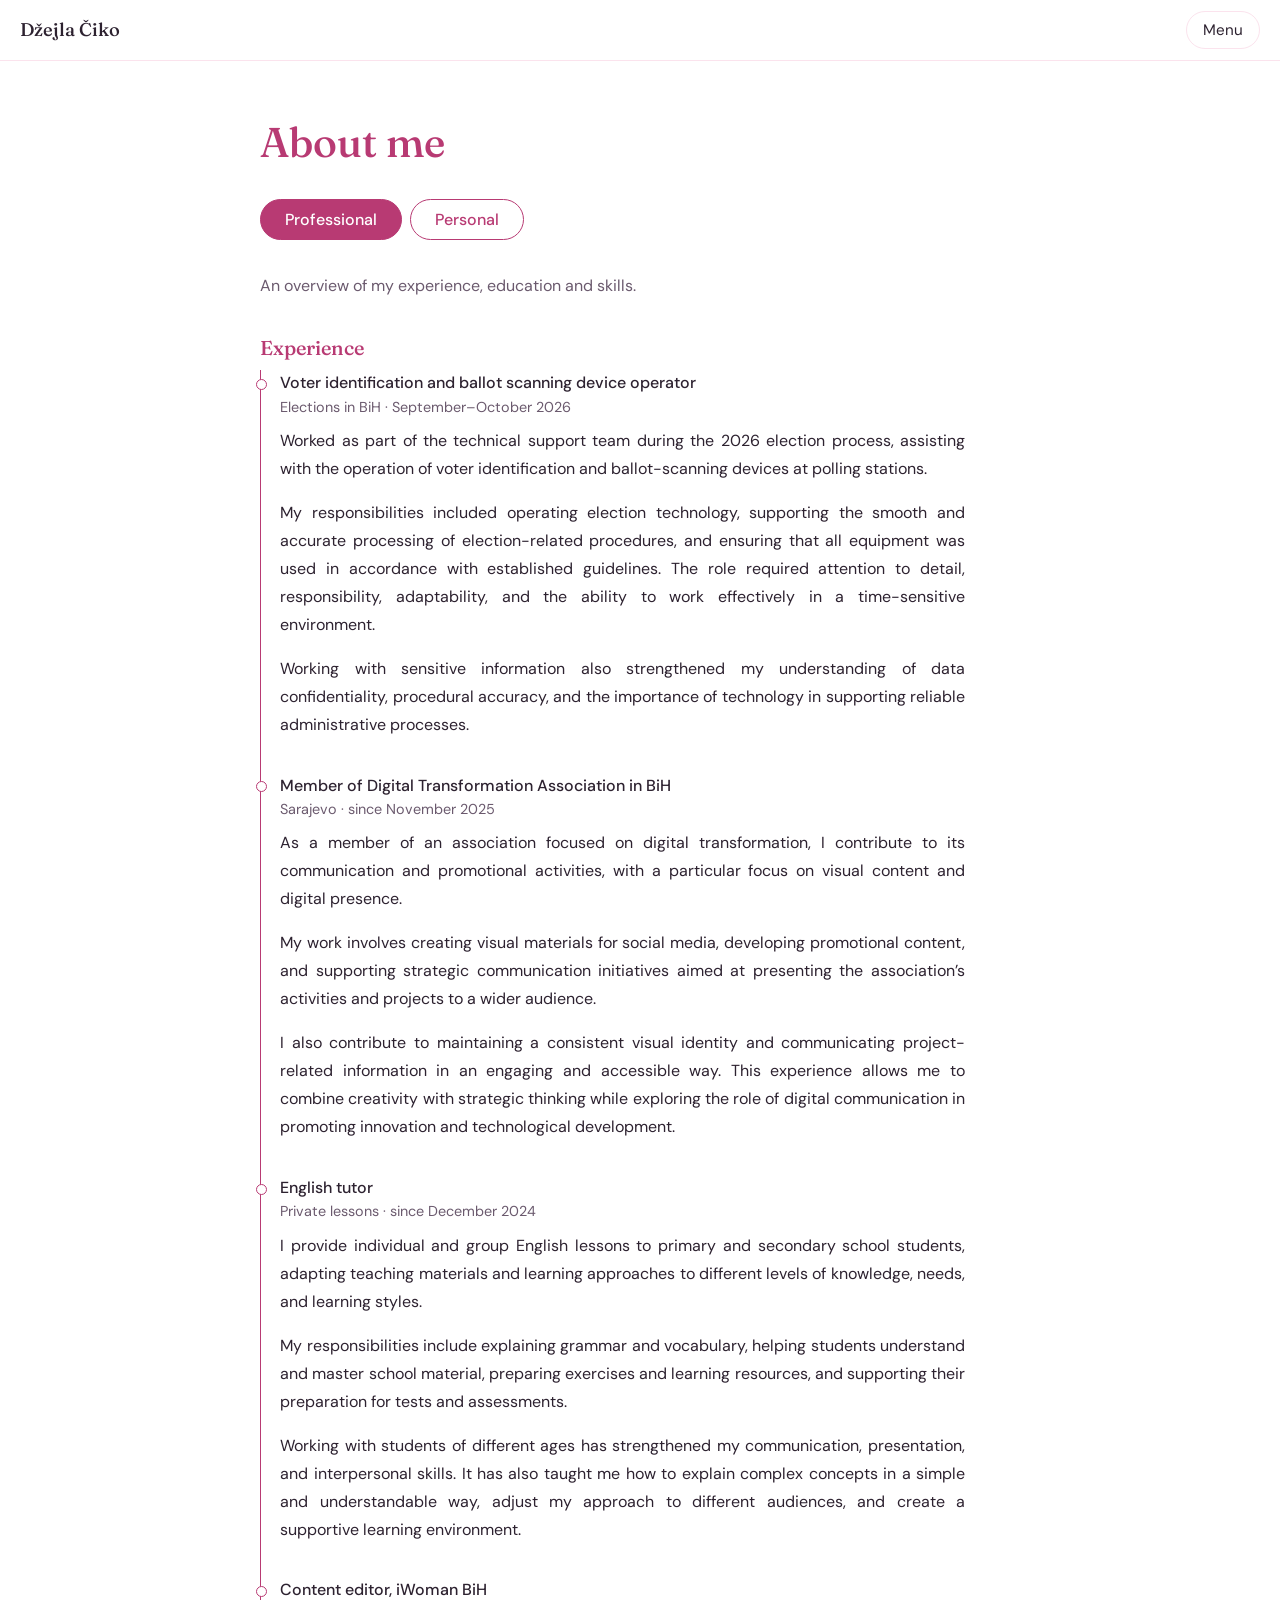
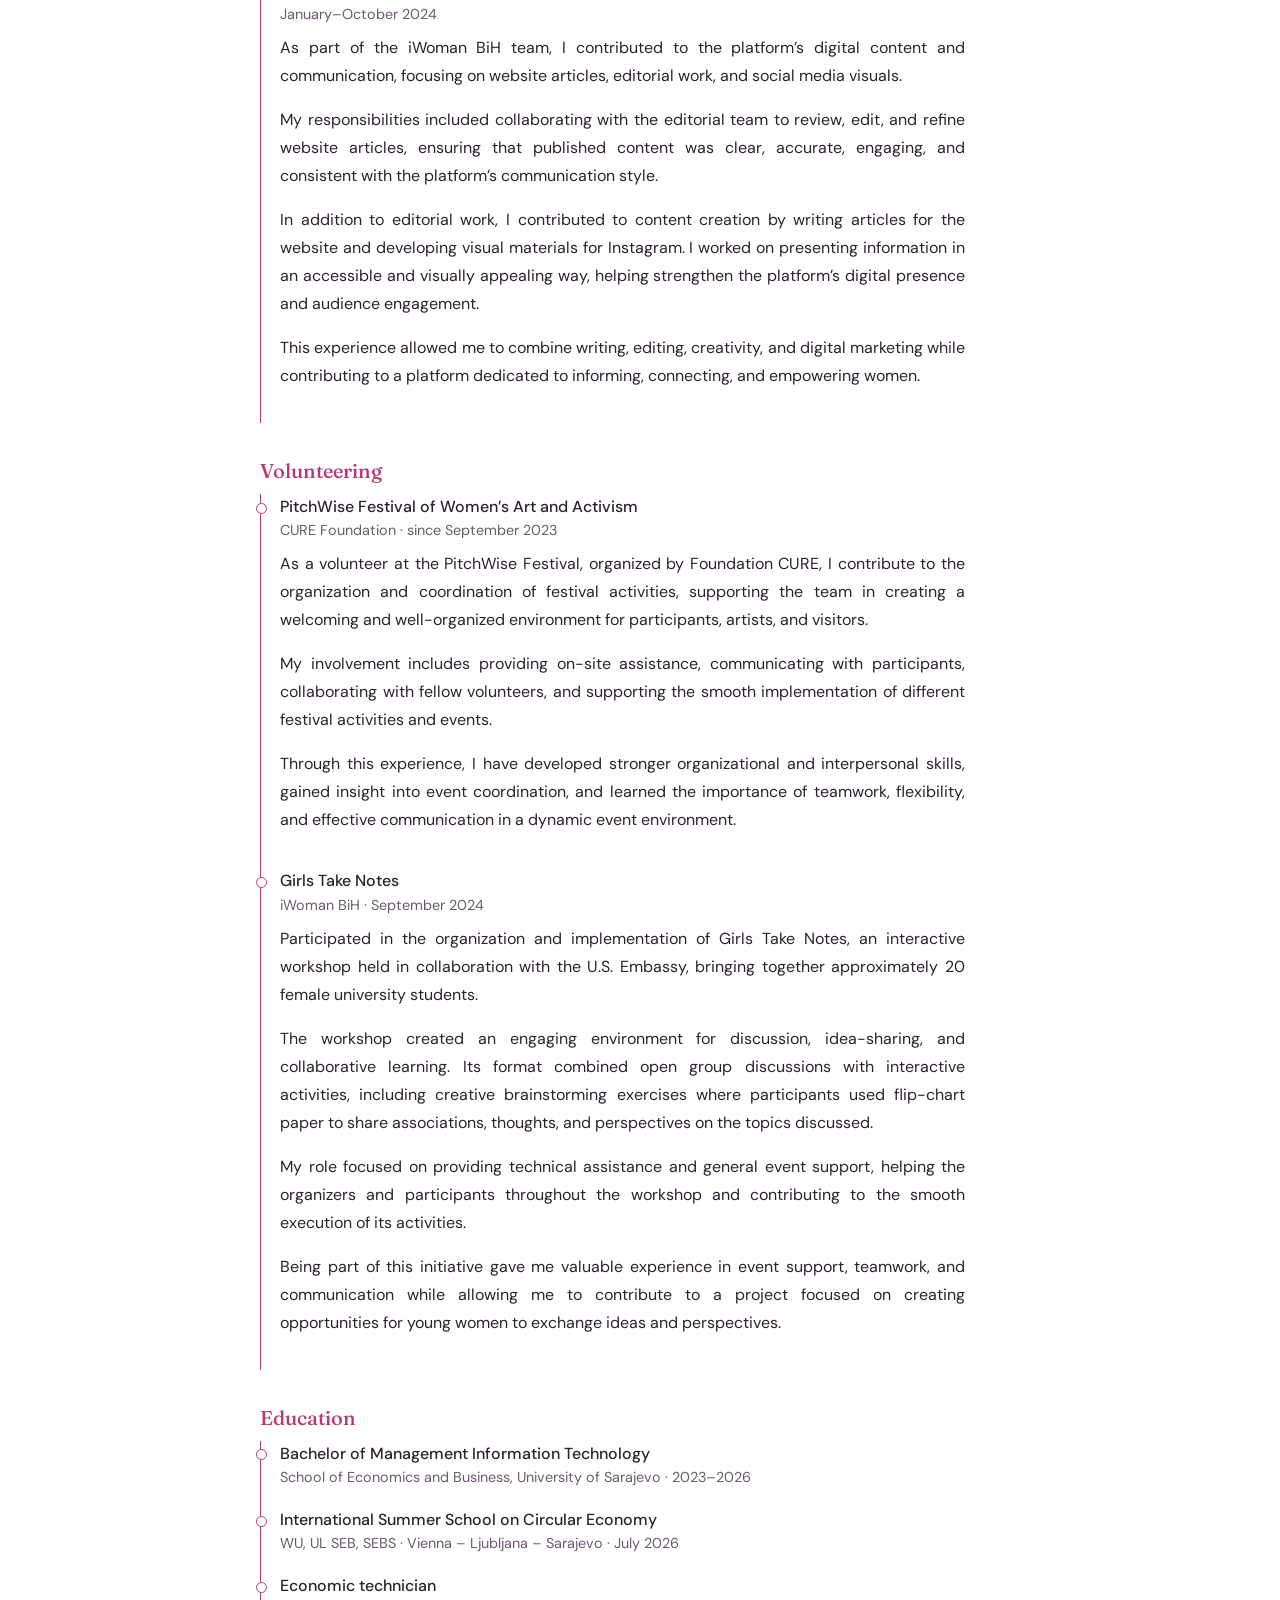
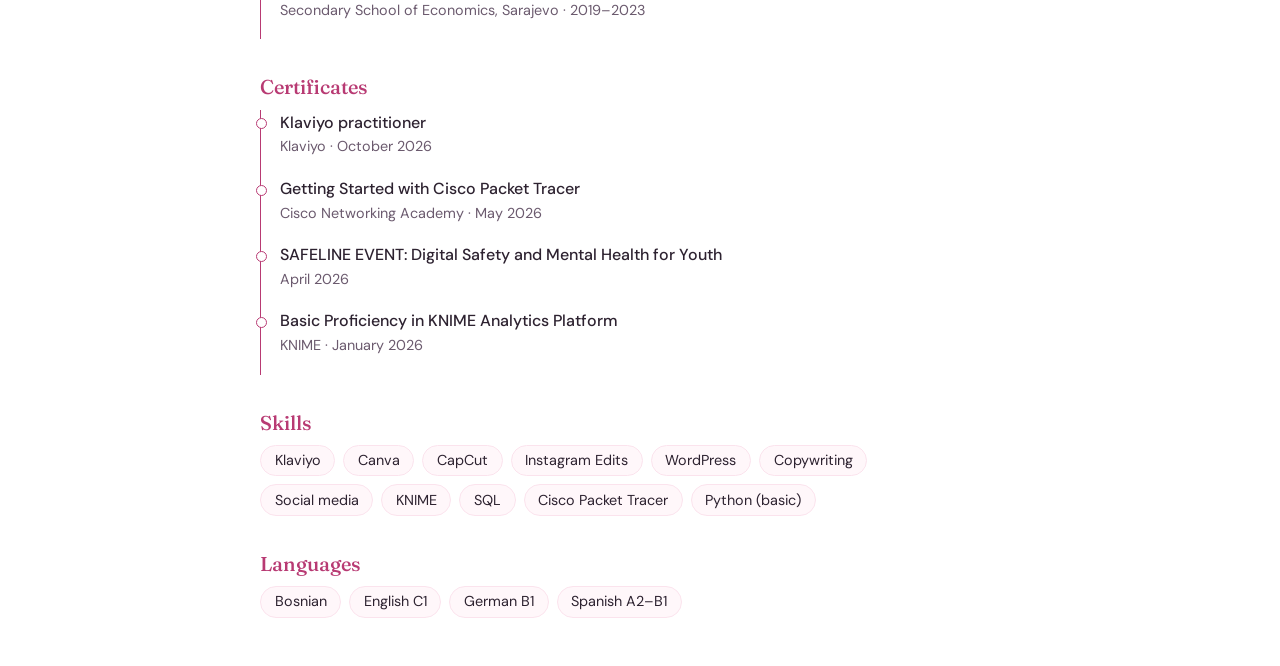
==== about.html @ 60c9c36e "initial portfolio upload" ====
<!DOCTYPE html>
<html lang="en">
<head>
  <meta charset="utf-8">
  <meta name="viewport" content="width=device-width, initial-scale=1">
  <title>About me – Džejla Čiko</title>
  <link rel="stylesheet" href="https://fonts.googleapis.com/css2?family=Fraunces:ital,opsz,wght@0,9..144,500;1,9..144,500&family=DM+Sans:wght@400;500&display=swap">
  <link rel="stylesheet" href="style.css">
</head>
<body>
  <header class="bar">
    <a class="logo" href="index.html">Džejla Čiko</a>
    <details class="menu">
      <summary>Menu</summary>
      <div class="panel">
        <a href="index.html">Main page</a>
        <a href="projects.html">Projects</a>
        <a class="group" href="about.html">About me</a>
        <div class="sub">
          <a href="about.html#professional">Professional</a>
          <a href="about.html#personal">Personal</a>
        </div>
        <a href="index.html#contact">Contact</a>
      </div>
    </details>
  </header>

  <main class="page">
    <h1>About me</h1>

    <div class="tabs" role="tablist">
      <button class="tab" type="button" role="tab" data-tab="professional" aria-selected="true">Professional</button>
      <button class="tab" type="button" role="tab" data-tab="personal" aria-selected="false">Personal</button>
    </div>

    <!-- ================= PROFESSIONAL ================= -->
    <section class="tabpanel" data-panel="professional">
      <p class="lede">An overview of my experience, education and skills.</p>

      <div class="blk">
        <h3>Experience</h3>
        <ul class="tl">
          <li>
            <b>Voter identification and ballot scanning device operator</b>
            <span class="m">Elections in BiH · September–October 2026</span>
            <div class="d">
              <p>Worked as part of the technical support team during the 2026 election process, assisting with the operation of voter identification and ballot-scanning devices at polling stations.</p>
              <p>My responsibilities included operating election technology, supporting the smooth and accurate processing of election-related procedures, and ensuring that all equipment was used in accordance with established guidelines. The role required attention to detail, responsibility, adaptability, and the ability to work effectively in a time-sensitive environment.</p>
              <p>Working with sensitive information also strengthened my understanding of data confidentiality, procedural accuracy, and the importance of technology in supporting reliable administrative processes.</p>
            </div>
          </li>
          <li>
            <b>Member of Digital Transformation Association in BiH</b>
            <span class="m">Sarajevo · since November 2025</span>
            <div class="d">
              <p>As a member of an association focused on digital transformation, I contribute to its communication and promotional activities, with a particular focus on visual content and digital presence.</p>
              <p>My work involves creating visual materials for social media, developing promotional content, and supporting strategic communication initiatives aimed at presenting the association’s activities and projects to a wider audience.</p>
              <p>I also contribute to maintaining a consistent visual identity and communicating project-related information in an engaging and accessible way. This experience allows me to combine creativity with strategic thinking while exploring the role of digital communication in promoting innovation and technological development.</p>
            </div>
          </li>
          <li>
            <b>English tutor</b>
            <span class="m">Private lessons · since December 2024</span>
            <div class="d">
              <p>I provide individual and group English lessons to primary and secondary school students, adapting teaching materials and learning approaches to different levels of knowledge, needs, and learning styles.</p>
              <p>My responsibilities include explaining grammar and vocabulary, helping students understand and master school material, preparing exercises and learning resources, and supporting their preparation for tests and assessments.</p>
              <p>Working with students of different ages has strengthened my communication, presentation, and interpersonal skills. It has also taught me how to explain complex concepts in a simple and understandable way, adjust my approach to different audiences, and create a supportive learning environment.</p>
            </div>
          </li>
          <li>
            <b>Content editor, iWoman BiH</b>
            <span class="m">January–October 2024</span>
            <div class="d">
              <p>As part of the iWoman BiH team, I contributed to the platform’s digital content and communication, focusing on website articles, editorial work, and social media visuals.</p>
              <p>My responsibilities included collaborating with the editorial team to review, edit, and refine website articles, ensuring that published content was clear, accurate, engaging, and consistent with the platform’s communication style.</p>
              <p>In addition to editorial work, I contributed to content creation by writing articles for the website and developing visual materials for Instagram. I worked on presenting information in an accessible and visually appealing way, helping strengthen the platform’s digital presence and audience engagement.</p>
              <p>This experience allowed me to combine writing, editing, creativity, and digital marketing while contributing to a platform dedicated to informing, connecting, and empowering women.</p>
            </div>
          </li>
        </ul>
      </div>

      <div class="blk">
        <h3>Volunteering</h3>
        <ul class="tl">
          <li>
            <b>PitchWise Festival of Women’s Art and Activism</b>
            <span class="m">CURE Foundation · since September 2023</span>
            <div class="d">
              <p>As a volunteer at the PitchWise Festival, organized by Foundation CURE, I contribute to the organization and coordination of festival activities, supporting the team in creating a welcoming and well-organized environment for participants, artists, and visitors.</p>
              <p>My involvement includes providing on-site assistance, communicating with participants, collaborating with fellow volunteers, and supporting the smooth implementation of different festival activities and events.</p>
              <p>Through this experience, I have developed stronger organizational and interpersonal skills, gained insight into event coordination, and learned the importance of teamwork, flexibility, and effective communication in a dynamic event environment.</p>
            </div>
          </li>
          <li>
            <b>Girls Take Notes</b>
            <span class="m">iWoman BiH · September 2024</span>
            <div class="d">
              <p>Participated in the organization and implementation of Girls Take Notes, an interactive workshop held in collaboration with the U.S. Embassy, bringing together approximately 20 female university students.</p>
              <p>The workshop created an engaging environment for discussion, idea-sharing, and collaborative learning. Its format combined open group discussions with interactive activities, including creative brainstorming exercises where participants used flip-chart paper to share associations, thoughts, and perspectives on the topics discussed.</p>
              <p>My role focused on providing technical assistance and general event support, helping the organizers and participants throughout the workshop and contributing to the smooth execution of its activities.</p>
              <p>Being part of this initiative gave me valuable experience in event support, teamwork, and communication while allowing me to contribute to a project focused on creating opportunities for young women to exchange ideas and perspectives.</p>
            </div>
          </li>
        </ul>
      </div>

      <div class="blk">
        <h3>Education</h3>
        <ul class="tl">
          <li>
            <b>Bachelor of Management Information Technology</b>
            <span class="m">School of Economics and Business, University of Sarajevo · 2023–2026</span>
          </li>
          <li>
            <b>International Summer School on Circular Economy</b>
            <span class="m">WU, UL SEB, SEBS · Vienna – Ljubljana – Sarajevo · July 2026</span>
          </li>
          <li>
            <b>Economic technician</b>
            <span class="m">Secondary School of Economics, Sarajevo · 2019–2023</span>
          </li>
        </ul>
      </div>

      <div class="blk">
        <h3>Certificates</h3>
        <ul class="tl">
          <li><b>Klaviyo practitioner</b><span class="m">Klaviyo · October 2026</span></li>
          <li><b>Getting Started with Cisco Packet Tracer</b><span class="m">Cisco Networking Academy · May 2026</span></li>
          <li><b>SAFELINE EVENT: Digital Safety and Mental Health for Youth</b><span class="m">April 2026</span></li>
          <li><b>Basic Proficiency in KNIME Analytics Platform</b><span class="m">KNIME · January 2026</span></li>
        </ul>
      </div>

      <div class="blk">
        <h3>Skills</h3>
        <ul class="facts">
          <li>Klaviyo</li><li>Canva</li><li>CapCut</li><li>Instagram Edits</li>
          <li>WordPress</li><li>Copywriting</li><li>Social media</li><li>KNIME</li>
          <li>SQL</li><li>Cisco Packet Tracer</li><li>Python (basic)</li>
        </ul>
      </div>

      <div class="blk">
        <h3>Languages</h3>
        <ul class="facts">
          <li>Bosnian</li><li>English C1</li><li>German B1</li><li>Spanish A2–B1</li>
        </ul>
      </div>
    </section>

    <!-- ================= PERSONAL ================= -->
    <section class="tabpanel" data-panel="personal" hidden>
      <div class="blk prose">
        <p>Beyond work, I’m someone who loves exploring new interests, collecting experiences, and finding inspiration in everyday things. I’m naturally curious, always looking for something new to learn, create, or experience.</p>
        <p>I enjoy having different interests and believe that some of the best ideas come from stepping outside your usual routine.</p>
      </div>

      <div class="blk">
        <h3>What I’m into</h3>
        <ul class="interests">
          <li><b>Content &amp; storytelling</b>Creating content, writing, and finding creative ways to communicate ideas.</li>
          <li><b>Visual creativity</b>Design, aesthetics, photography, and putting together visuals that tell a story.</li>
          <li><b>Languages &amp; cultures</b>Learning languages, discovering different cultures, and connecting with people.</li>
          <li><b>Technology &amp; innovation</b>Exploring digital tools, new technologies, and the ways they shape our everyday lives.</li>
          <li><b>Events &amp; volunteering</b>Being involved in meaningful initiatives, meeting new people, and contributing to projects.</li>
          <li><b>Travel &amp; exploration</b>Discovering new places, experiencing different perspectives, and collecting memories along the way.</li>
        </ul>
      </div>

      <div class="blk prose">
        <h3>Hobbies</h3>
        <p>Outside of work and projects, I love finding joy in both little adventures and slow, cozy moments. You’ll often find me hiking, cycling, exploring new places, or planning my next trip. I also enjoy baking, trying new recipes, and getting creative in the kitchen.</p>
        <p>I’m a big reader, and my taste ranges from timeless literary classics to contemporary books on psychology, human behaviour, and personal development. I love learning about people, different perspectives, and what makes us who we are.</p>
        <p>But not every day has to be an adventure. Sometimes, my ideal way to spend an evening is simply staying in, wrapped in a cozy blanket, with a good movie or a TV series. I’m equally happy exploring somewhere new as I am enjoying the comfort of a quiet evening at home. I guess I’m a little bit adventurous and a little bit of a homebody — and I wouldn’t have it any other way.</p>
      </div>

      <div class="blk prose">
        <h3>Inspiration</h3>
        <p>I’m inspired by people who are curious, creative, and never afraid to try something different. I find inspiration in travel, architecture, nature, visual storytelling, music, and the little details that make everyday life interesting.</p>
        <p>I love discovering how different ideas, cultures, and perspectives connect — and I think that curiosity influences both the way I approach my work and the way I see the world.</p>
      </div>
    </section>
  </main>

  <script>
    var tabs = document.querySelectorAll('.tab');
    var panels = document.querySelectorAll('.tabpanel');

    function show(name) {
      tabs.forEach(function (t) {
        t.setAttribute('aria-selected', t.dataset.tab === name ? 'true' : 'false');
      });
      panels.forEach(function (p) {
        p.hidden = p.dataset.panel !== name;
      });
    }

    function fromHash() {
      show(location.hash === '#personal' ? 'personal' : 'professional');
    }

    tabs.forEach(function (t) {
      t.addEventListener('click', function () {
        history.replaceState(null, '', '#' + t.dataset.tab);
        show(t.dataset.tab);
      });
    });

    window.addEventListener('hashchange', fromHash);

    document.querySelectorAll('.panel a').forEach(function (a) {
      a.addEventListener('click', function () {
        document.querySelector('.menu').removeAttribute('open');
      });
    });

    fromHash();
  </script>
</body>
</html>
---- style.css ----
:root {
  --bg: #ffffff;
  --ink: #2d2230;
  --muted: #6b5a6e;
  --berry: #b83a73;
  --blush: #fbe3ed;
  --serif: "Fraunces", Georgia, serif;
  --sans: "DM Sans", system-ui, sans-serif;
}

body {
  margin: 0;
  background: var(--bg);
  color: var(--ink);
  font-family: var(--sans);
  line-height: 1.6;
}

.hero {
  text-align: center;
  padding: 6rem 1.25rem;
}

h1 {
  font-family: var(--serif);
  font-weight: 500;
  font-size: 4rem;
  color: var(--berry);
  margin: 0;
}

p {
  font-size: 1.2rem;
  color: var(--muted);
}
.tagline {
  font-family: var(--serif);
  font-style: italic;
  font-size: 1.6rem;
  color: var(--ink);
  margin: 0.5rem 0 0;
}

.desc {
  max-width: 60ch;
  margin: 1.5rem auto 0;
  font-size: 1.05rem;
}

.btns {
  display: flex;
  gap: 0.7rem;
  justify-content: center;
  flex-wrap: wrap;
  margin-top: 2rem;
}

.btn {
  padding: 0.6rem 1.3rem;
  border-radius: 999px;
  border: 1.5px solid var(--berry);
  text-decoration: none;
  font-weight: 500;
  color: var(--berry);
}

.btn:hover { background: var(--blush); }
.btn.main { background: var(--berry); color: #fff; }
.btn.main:hover { background: #9c2f60; }
.bar {
  position: sticky;
  top: 0;
  z-index: 10;
  display: flex;
  justify-content: space-between;
  align-items: center;
  padding: 0.7rem 1.25rem;
  background: var(--bg);
  border-bottom: 1px solid var(--blush);
}

.logo {
  font-family: var(--serif);
  font-size: 1.15rem;
  font-weight: 500;
  color: var(--ink);
  text-decoration: none;
}

.menu { position: relative; }

.menu summary {
  list-style: none;
  cursor: pointer;
  padding: 0.35rem 1rem;
  border: 1px solid var(--blush);
  border-radius: 999px;
  font-size: 0.95rem;
}
.menu summary::-webkit-details-marker { display: none; }

.panel {
  position: absolute;
  right: 0;
  top: calc(100% + 0.5rem);
  min-width: 200px;
  padding: 0.5rem;
  background: var(--bg);
  border: 1px solid var(--blush);
  border-radius: 14px;
  box-shadow: 0 10px 30px rgba(120, 40, 80, 0.12);
}

.panel a {
  display: block;
  padding: 0.45rem 0.8rem;
  border-radius: 8px;
  color: var(--ink);
  text-decoration: none;
}
.panel a:hover { background: var(--blush); }

.panel .group {
  color: var(--berry);
  font-family: var(--serif);
  font-weight: 500;
}
.panel .sub a { padding-left: 1.6rem; }
html { scroll-padding-top: 4.5rem; scroll-behavior: smooth; }

.page { max-width: 760px; margin: 0 auto; padding: 3rem 1.25rem; }
.page h1 { font-size: 2.6rem; }

h2 {
  font-family: var(--serif);
  font-weight: 500;
  font-size: 1.8rem;
  margin: 2.5rem 0 0.5rem;
}

.contact { text-align: center; padding: 3.5rem 1.25rem; background: #fff7fa; }
.contact h2 { margin: 0; }
/* ---------- project cards ---------- */
.intro { color: var(--muted); }

.cards {
  display: grid;
  grid-template-columns: repeat(auto-fit, minmax(240px, 1fr));
  gap: 1.2rem;
  margin-top: 2rem;
}

.card {
  display: flex;
  flex-direction: column;
  gap: 0.5rem;
  overflow: hidden;
  border: 1px solid var(--blush);
  border-radius: 18px;
  background: var(--bg);
  color: var(--ink);
  text-decoration: none;
  transition: transform 0.25s ease, box-shadow 0.25s ease, border-color 0.25s ease;
}
.card > :not(.vis) { margin: 0 1.3rem; }
.card h3 { font-family: var(--serif); font-weight: 500; font-size: 1.25rem; margin-top: 0.2rem; }
.card p { font-size: 0.95rem; margin-top: 0; }

.vis {
  aspect-ratio: 16 / 10;
  display: grid;
  place-items: center;
  text-align: center;
  font-family: var(--serif);
  font-size: 1.5rem;
  line-height: 1.2;
  color: var(--berry);
  margin-bottom: 0.4rem;
  transition: transform 0.4s ease;
}
.v1 { background: #fbe3ed; }
.v2 { background: #ece3f8; }
.v3 { background: #fff1c2; color: #6b4a00; }

.tag {
  align-self: flex-start;
  background: var(--blush);
  color: var(--berry);
  font-size: 0.8rem;
  font-weight: 500;
  padding: 0.15rem 0.7rem;
  border-radius: 999px;
}

.go {
  align-self: flex-start;
  color: var(--berry);
  font-weight: 500;
  font-size: 0.92rem;
  margin-bottom: 1.3rem;
  transition: transform 0.25s ease;
}

/* ---------- hover effects ---------- */
.card:hover {
  transform: translateY(-6px);
  border-color: var(--berry);
  box-shadow: 0 14px 30px rgba(184, 58, 115, 0.15);
}
.card:hover .vis { transform: scale(1.06); }
.card:hover .go { transform: translateX(6px); }

.btn { transition: transform 0.2s ease, box-shadow 0.2s ease, background 0.2s ease; }
.btn:hover { transform: translateY(-2px); box-shadow: 0 6px 16px rgba(184, 58, 115, 0.2); }

.logo { transition: color 0.2s ease; }
.logo:hover { color: var(--berry); }

.menu summary { transition: background 0.2s ease, border-color 0.2s ease; }
.menu summary:hover { background: var(--blush); border-color: var(--berry); }

.panel a { transition: background 0.2s ease, padding-left 0.2s ease; }
.panel a:hover { padding-left: 1.1rem; }
.panel .sub a:hover { padding-left: 1.9rem; }

/* ---------- entrance animations ---------- */
@keyframes rise {
  from { opacity: 0; transform: translateY(14px); }
  to   { opacity: 1; transform: none; }
}
@keyframes drop {
  from { opacity: 0; transform: translateY(-6px); }
  to   { opacity: 1; transform: none; }
}
.hero { animation: rise 0.8s ease both; }
.menu[open] .panel { animation: drop 0.25s ease; }

/* respect people who turn animations off */
@media (prefers-reduced-motion: reduce) {
  * { animation: none !important; transition: none !important; }
}
/* ---------- project page ---------- */
.back {
  display: inline-block;
  margin-bottom: 1.5rem;
  color: var(--berry);
  text-decoration: none;
  font-weight: 500;
  font-size: 0.95rem;
  transition: transform 0.2s ease;
}
.back:hover { transform: translateX(-4px); }

.lede { font-size: 1.1rem; color: var(--muted); max-width: 62ch; }

.facts {
  display: flex;
  flex-wrap: wrap;
  gap: 0.5rem;
  list-style: none;
  padding: 0;
  margin: 1.4rem 0 0;
}
.facts li {
  border: 1px solid var(--blush);
  background: #fff7fa;
  border-radius: 999px;
  padding: 0.2rem 0.85rem;
  font-size: 0.9rem;
}

.blk { margin-top: 2rem; }
.blk h3 {
  font-family: var(--serif);
  font-weight: 500;
  font-size: 1.25rem;
  color: var(--berry);
  margin: 0 0 0.4rem;
}
.blk p, .blk ul { max-width: 64ch; margin-top: 0; }

.todo {
  display: inline-block;
  background: #fff1c2;
  color: #4a3200;
  padding: 0.1rem 0.5rem;
  border-radius: 6px;
}
.gallery {
  display: grid;
  grid-template-columns: repeat(auto-fit, minmax(160px, 1fr));
  gap: 0.8rem;
  margin-top: 1rem;
}
.tile {
  aspect-ratio: 4 / 5;
  display: grid;
  place-items: center;
  text-align: center;
  padding: 0.6rem;
  border: 1.5px dashed var(--berry);
  border-radius: 14px;
  background: #fff7fa;
  color: var(--muted);
  font-size: 0.9rem;
  transition: transform 0.25s ease, background 0.25s ease;
}
.tile:hover { transform: translateY(-4px); background: var(--blush); }
/* ---------- timeline ---------- */
.tl {
  list-style: none;
  padding: 0;
  margin: 0.8rem 0 0;
  border-left: 1.5px solid var(--berry);
}
.tl li {
  position: relative;
  padding: 0 0 1.1rem 1.2rem;
  max-width: 64ch;
}
.tl li::before {
  content: "";
  position: absolute;
  left: -5.5px;
  top: 0.55rem;
  width: 9px;
  height: 9px;
  border-radius: 50%;
  background: var(--bg);
  border: 1.5px solid var(--berry);
  transition: background 0.2s ease, transform 0.2s ease;
}
.tl li:hover::before { background: var(--berry); transform: scale(1.3); }
.tl b { display: block; font-weight: 500; }
.tl .m { display: block; color: var(--muted); font-size: 0.9rem; }
.tl .d { display: block; font-size: 0.95rem; }

.facts li { transition: background 0.2s ease, border-color 0.2s ease; }
.facts li:hover { background: var(--blush); border-color: var(--berry); }
/* ---------- longer text (hobbies, inspiration) ---------- */
.prose p {
  margin: 0 0 1rem;
  line-height: 1.75;
}

/* text aligned on both sides, only on wider screens */
@media (min-width: 600px) {
  .prose p { text-align: justify; }
}
/* ---------- tabs (Professional / Personal) ---------- */
.tabs {
  display: flex;
  gap: 0.5rem;
  margin: 1.5rem 0 2rem;
  flex-wrap: wrap;
}
.tab {
  font: 500 1rem var(--sans);
  padding: 0.55rem 1.5rem;
  border-radius: 999px;
  border: 1.5px solid var(--berry);
  background: var(--bg);
  color: var(--berry);
  cursor: pointer;
  transition: background 0.2s ease, color 0.2s ease, transform 0.2s ease;
}
.tab:hover { background: var(--blush); transform: translateY(-2px); }
.tab[aria-selected="true"] { background: var(--berry); color: #fff; }

.tabpanel[hidden] { display: none; }
.tabpanel { animation: rise 0.4s ease both; }

/* ---------- one size for all longer text ---------- */
.lede,
.prose p,
.tl .d p {
  font-size: 1rem;
  line-height: 1.75;
  margin: 0 0 1rem;
  color: var(--ink);
}
.lede { color: var(--muted); }
.tl .d { margin-top: 0.5rem; }
.tl li { max-width: 70ch; }
.prose p, .blk p { max-width: 70ch; }

/* text aligned on both sides (wider screens only) */
@media (min-width: 600px) {
  .prose p,
  .tl .d p { text-align: justify; }
}

/* ---------- "What I'm into" cards ---------- */
.interests {
  list-style: none;
  padding: 0;
  margin: 0.8rem 0 0;
  display: grid;
  grid-template-columns: repeat(auto-fit, minmax(250px, 1fr));
  gap: 0.9rem;
}
.interests li {
  border: 1px solid var(--blush);
  background: #fff7fa;
  border-radius: 14px;
  padding: 1rem 1.1rem;
  font-size: 1rem;
  line-height: 1.6;
  transition: transform 0.25s ease, border-color 0.25s ease, box-shadow 0.25s ease;
}
.interests li:hover {
  transform: translateY(-4px);
  border-color: var(--berry);
  box-shadow: 0 10px 22px rgba(184, 58, 115, 0.12);
}
.interests b {
  display: block;
  font-family: var(--serif);
  font-weight: 500;
  font-size: 1.05rem;
  color: var(--berry);
  margin-bottom: 0.25rem;
}
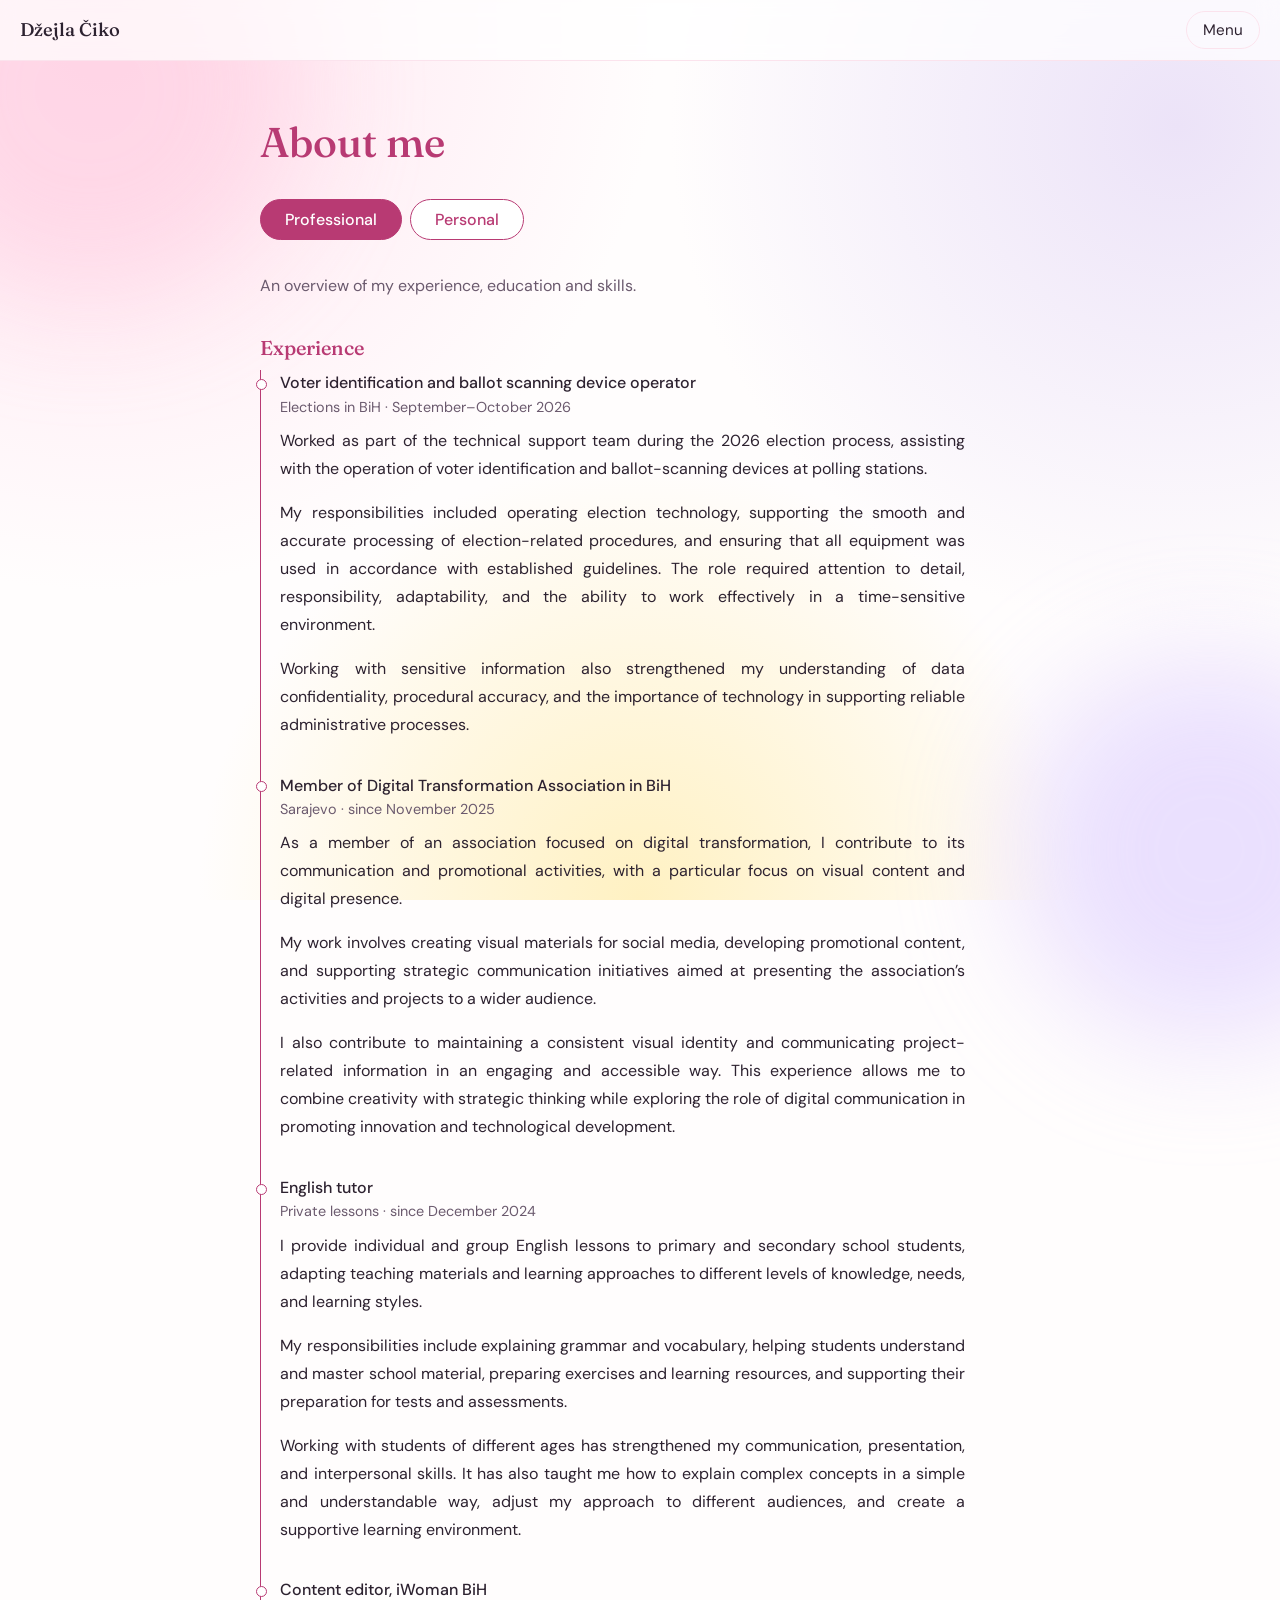
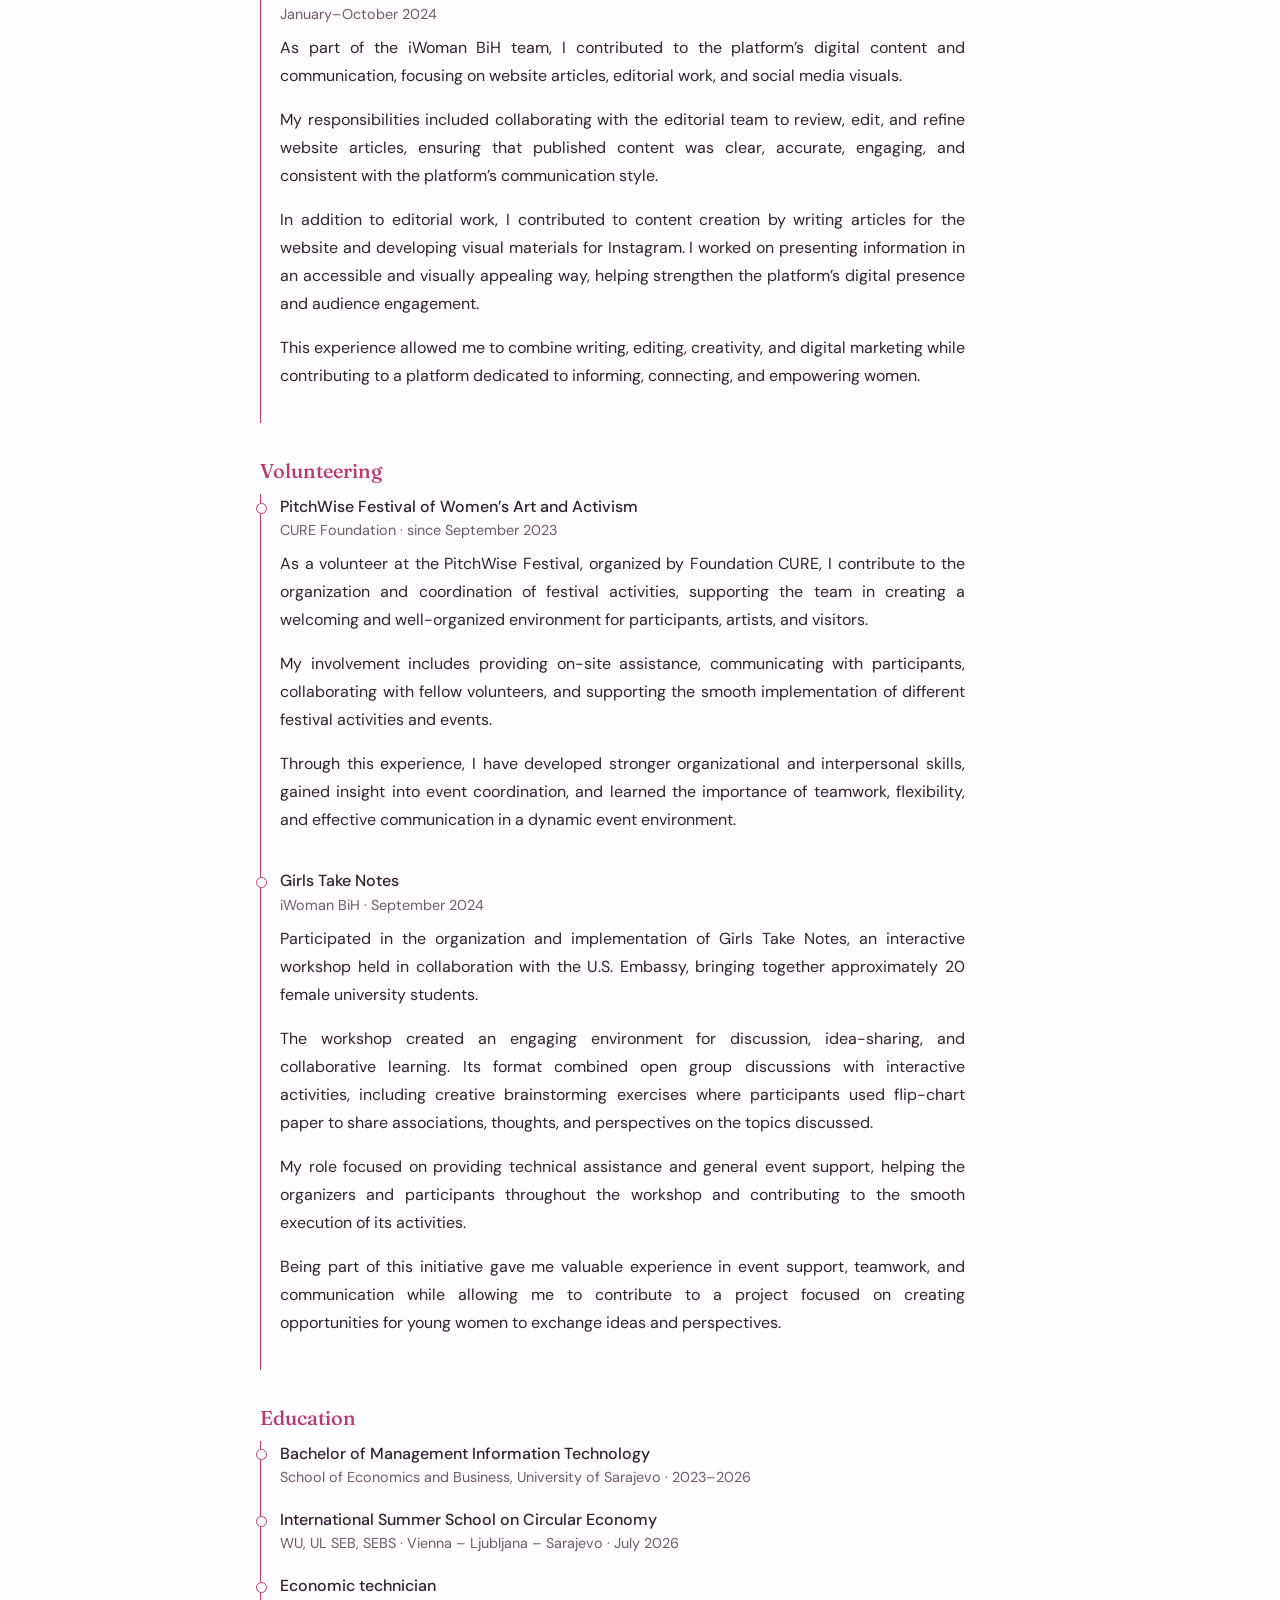
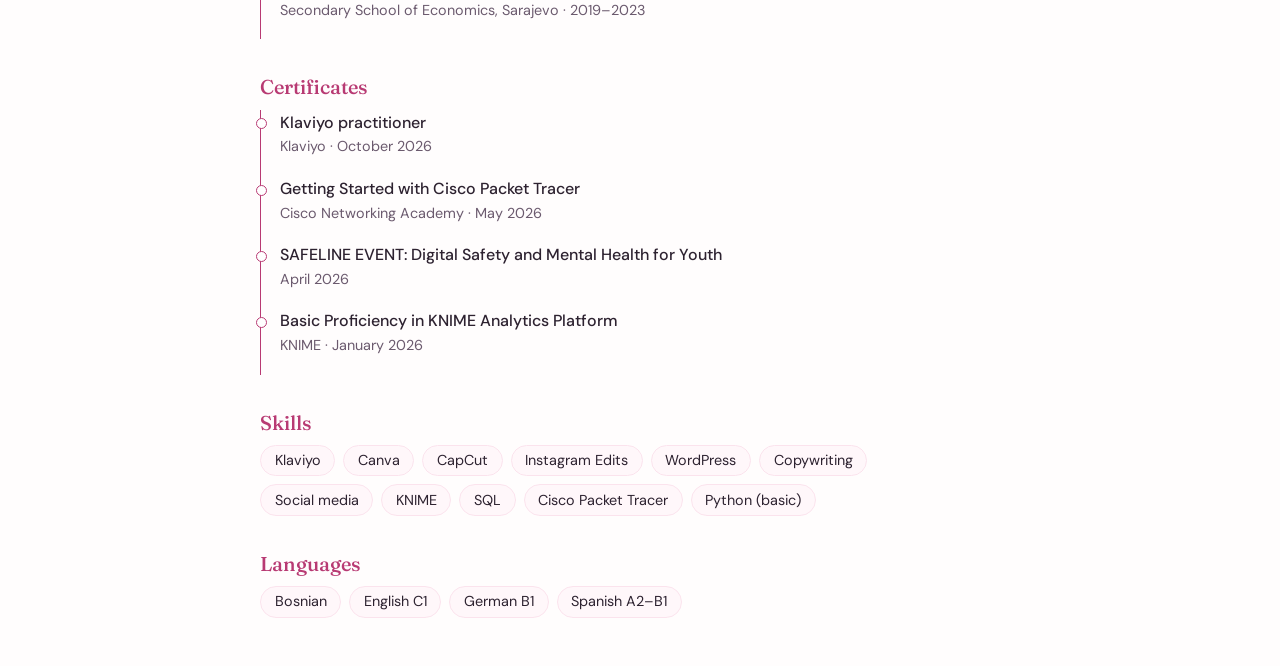
==== commit 86168830: "updated portfolio design" ====
--- a/about.html
+++ b/about.html
@@ -122,7 +122,7 @@
           </li>
         </ul>
       </div>
-
+      
       <div class="blk">
         <h3>Certificates</h3>
         <ul class="tl">
@@ -168,19 +168,28 @@
           <li><b>Travel &amp; exploration</b>Discovering new places, experiencing different perspectives, and collecting memories along the way.</li>
         </ul>
       </div>
-
+      
       <div class="blk prose">
         <h3>Hobbies</h3>
         <p>Outside of work and projects, I love finding joy in both little adventures and slow, cozy moments. You’ll often find me hiking, cycling, exploring new places, or planning my next trip. I also enjoy baking, trying new recipes, and getting creative in the kitchen.</p>
         <p>I’m a big reader, and my taste ranges from timeless literary classics to contemporary books on psychology, human behaviour, and personal development. I love learning about people, different perspectives, and what makes us who we are.</p>
         <p>But not every day has to be an adventure. Sometimes, my ideal way to spend an evening is simply staying in, wrapped in a cozy blanket, with a good movie or a TV series. I’m equally happy exploring somewhere new as I am enjoying the comfort of a quiet evening at home. I guess I’m a little bit adventurous and a little bit of a homebody — and I wouldn’t have it any other way.</p>
       </div>
-
+      <div class="strip">
+        <figure class="polaroid" style="--img:url('images/adventures.jpg')"><div class="photo"></div><figcaption>adventures</figcaption></figure>
+        <figure class="polaroid" style="--img:url('images/baking.jpg')"><div class="photo"></div><figcaption>kitchen fun</figcaption></figure>
+        <figure class="polaroid" style="--img:url('images/wandering.jpg')"><div class="photo"></div><figcaption>wandering</figcaption></figure>
+      </div>
       <div class="blk prose">
         <h3>Inspiration</h3>
         <p>I’m inspired by people who are curious, creative, and never afraid to try something different. I find inspiration in travel, architecture, nature, visual storytelling, music, and the little details that make everyday life interesting.</p>
         <p>I love discovering how different ideas, cultures, and perspectives connect — and I think that curiosity influences both the way I approach my work and the way I see the world.</p>
       </div>
+            <div class="strip">
+        <figure class="polaroid" style="--img:url('images/barcelona.jpg')"><div class="photo"></div><figcaption>travel</figcaption></figure>
+        <figure class="polaroid" style="--img:url('images/ariana.jpg')"><div class="photo"></div><figcaption>music</figcaption></figure>
+        <figure class="polaroid" style="--img:url('images/details.jpg')"><div class="photo"></div><figcaption>details</figcaption></figure>
+      </div>
     </section>
   </main>
 
@@ -218,5 +227,6 @@
 
     fromHash();
   </script>
+    <script src="script.js" defer></script>
 </body>
 </html>
--- a/style.css
+++ b/style.css
@@ -1,3 +1,4 @@
+@import url("https://fonts.googleapis.com/css2?family=Caveat:wght@500;700&display=swap");
 :root {
   --bg: #ffffff;
   --ink: #2d2230;
@@ -420,4 +421,455 @@
   font-size: 1.05rem;
   color: var(--berry);
   margin-bottom: 0.25rem;
-}+}
+/* ================= FLOWY WORLD ================= */
+:root { --hand: "Caveat", cursive; }
+
+body {
+  overflow-x: clip;
+  background:
+    radial-gradient(circle at 8% 4%, #ffe3ef 0, transparent 38%),
+    radial-gradient(circle at 92% 14%, #ece3f8 0, transparent 36%),
+    radial-gradient(circle at 50% 100%, #fff1c2 0, transparent 40%),
+    #fffdfd;
+  background-attachment: fixed;
+}
+
+/* soft floating colour blobs behind everything */
+body::before, body::after {
+  content: "";
+  position: fixed;
+  z-index: -1;
+  border-radius: 50%;
+  filter: blur(60px);
+  opacity: 0.55;
+  pointer-events: none;
+}
+body::before { width: 420px; height: 420px; background: #ffc9de; top: -120px; left: -120px; animation: drift1 18s ease-in-out infinite alternate; }
+body::after  { width: 380px; height: 380px; background: #d9c8ff; bottom: -140px; right: -120px; animation: drift2 22s ease-in-out infinite alternate; }
+@keyframes drift1 { to { transform: translate(160px, 120px) scale(1.2); } }
+@keyframes drift2 { to { transform: translate(-180px, -100px) scale(1.15); } }
+
+.bar { background: rgba(255, 255, 255, 0.72); backdrop-filter: blur(10px); }
+
+/* ---------- hero stage ---------- */
+.stage { position: relative; overflow: clip; padding: 4.5rem 1.25rem 5rem; }
+.stage-in {
+  position: relative;
+  z-index: 2;
+  max-width: 1000px;
+  margin: 0 auto;
+  display: grid;
+  grid-template-columns: 1.15fr 0.85fr;
+  gap: 2.5rem;
+  align-items: center;
+}
+.hello { margin: 0 0 0.4rem; font-weight: 500; color: var(--ink); }
+.wave-hand { display: inline-block; transform-origin: 70% 70%; animation: hand 2.6s ease-in-out infinite; }
+@keyframes hand {
+  0%, 60%, 100% { transform: rotate(0); }
+  10% { transform: rotate(14deg); } 20% { transform: rotate(-8deg); }
+  30% { transform: rotate(14deg); } 40% { transform: rotate(-4deg); } 50% { transform: rotate(10deg); }
+}
+
+.title {
+  font-family: var(--serif);
+  font-weight: 500;
+  font-size: clamp(4rem, 12vw, 7.5rem);
+  line-height: 1;
+  margin: 0;
+  background: linear-gradient(90deg, #b83a73, #e0709f, #8b5fd1, #b83a73);
+  background-size: 300% 100%;
+  -webkit-background-clip: text;
+  background-clip: text;
+  -webkit-text-fill-color: transparent;
+  color: transparent;
+  animation: shimmer 9s linear infinite;
+}
+@keyframes shimmer { to { background-position: 300% 0; } }
+
+.catch {
+  font-family: var(--serif);
+  font-style: italic;
+  font-size: clamp(1.3rem, 3vw, 1.9rem);
+  margin: 0.5rem 0 0;
+  color: var(--ink);
+}
+.hl {
+  padding: 0 0.12em;
+  background: linear-gradient(#ffc9de, #ffc9de) 0 88% / 0% 38% no-repeat;
+  animation: mark 1s 0.8s ease forwards;
+}
+@keyframes mark { to { background-size: 100% 38%; } }
+
+.stage .desc { margin: 1.2rem 0 0; max-width: 56ch; text-align: left; }
+.stage .btns { justify-content: flex-start; }
+@media (min-width: 600px) { .stage .desc { text-align: justify; } }
+
+/* ---------- stickers ---------- */
+.sticker {
+  position: absolute;
+  z-index: 1;
+  font-size: 2rem;
+  line-height: 1;
+  user-select: none;
+  pointer-events: none;
+  animation: float 7s ease-in-out infinite;
+  animation-delay: var(--d, 0s);
+  transition: translate 0.4s ease-out;
+}
+.sticker.big { font-size: 3.4rem; }
+.sticker.spin  { animation: spin 14s linear infinite; }
+.sticker.pulse { animation: pulse 3s ease-in-out infinite; }
+@keyframes float { 0%, 100% { transform: translateY(0) rotate(0); } 50% { transform: translateY(-22px) rotate(14deg); } }
+@keyframes spin  { to { transform: rotate(360deg); } }
+@keyframes pulse { 50% { transform: scale(1.35); } }
+
+/* ---------- polaroid photos ---------- */
+.photos { position: relative; height: 430px; }
+.polaroid {
+  position: absolute;
+  width: 210px;
+  margin: 0;
+  padding: 0.7rem 0.7rem 2.6rem;
+  background: #fff;
+  border-radius: 6px;
+  box-shadow: 0 14px 30px rgba(120, 40, 80, 0.18);
+  animation: bob 6s ease-in-out infinite;
+  transition: scale 0.35s cubic-bezier(0.3, 1.6, 0.5, 1), rotate 0.35s ease, translate 0.4s ease-out, box-shadow 0.3s ease;
+}
+.polaroid::before {
+  content: "";
+  position: absolute;
+  top: -10px;
+  left: 50%;
+  width: 72px;
+  height: 22px;
+  margin-left: -36px;
+  background: rgba(255, 201, 222, 0.8);
+  rotate: -4deg;
+}
+.polaroid .photo {
+  aspect-ratio: 1;
+  border-radius: 3px;
+  background:
+    var(--img, linear-gradient(transparent, transparent)) center / cover no-repeat,
+    linear-gradient(135deg, #ffd6e7, #e4d6ff);
+}
+.polaroid figcaption {
+  position: absolute;
+  bottom: 0.55rem;
+  left: 0;
+  right: 0;
+  text-align: center;
+  font-family: var(--hand);
+  font-size: 1.35rem;
+  color: var(--ink);
+}
+.polaroid:hover { scale: 1.08; rotate: 0deg; z-index: 6; box-shadow: 0 22px 40px rgba(184, 58, 115, 0.28); }
+.p1 { top: 0;     left: 4%;  rotate: -7deg; }
+.p2 { top: 120px; right: 0;  rotate: 6deg;  animation-delay: -2s; width: 190px; }
+.p3 { top: 250px; left: 12%; rotate: -3deg; animation-delay: -4s; width: 180px; }
+@keyframes bob { 0%, 100% { transform: translateY(0); } 50% { transform: translateY(-14px); } }
+
+.strip { display: flex; flex-wrap: wrap; gap: 1.8rem; justify-content: center; padding: 1.5rem 0 0.5rem; }
+.strip .polaroid { position: relative; animation: none; width: 190px; }
+.strip .polaroid:nth-child(odd)  { rotate: -4deg; }
+.strip .polaroid:nth-child(even) { rotate: 4deg; }
+
+/* ---------- flowing wave ---------- */
+.wave { display: block; width: 100%; height: 70px; overflow: hidden; line-height: 0; }
+.wave svg { width: 200%; height: 100%; animation: flow 14s linear infinite; }
+@keyframes flow { to { transform: translateX(-50%); } }
+
+/* ---------- moving ticker ---------- */
+.marquee {
+  overflow: hidden;
+  background: var(--berry);
+  color: #fff;
+  padding: 0.7rem 0;
+  margin: 1rem -2%;
+  rotate: -1.2deg;
+}
+.marquee .track {
+  display: flex;
+  width: max-content;
+  animation: ticker 24s linear infinite;
+  font-family: var(--serif);
+  font-style: italic;
+  font-size: 1.3rem;
+}
+.marquee .track span { padding-right: 2.2rem; white-space: nowrap; }
+.marquee:hover .track { animation-play-state: paused; }
+@keyframes ticker { to { transform: translateX(-50%); } }
+
+/* ---------- reveal while scrolling ---------- */
+.js .reveal { opacity: 0; }
+.js .reveal.in {
+  opacity: 1;
+  animation: pop 0.8s cubic-bezier(0.2, 0.8, 0.2, 1) backwards;
+  animation-delay: calc(var(--i, 0) * 90ms);
+}
+@keyframes pop { from { opacity: 0; translate: 0 30px; scale: 0.96; } }
+
+/* ---------- extra whimsy ---------- */
+h2::after {
+  content: "";
+  display: block;
+  width: 90px;
+  height: 10px;
+  margin-top: 0.3rem;
+  background: url("data:image/svg+xml,%3Csvg xmlns='http://www.w3.org/2000/svg' width='90' height='10' viewBox='0 0 90 10'%3E%3Cpath d='M2 5c8-6 11 6 19 0s11 6 19 0 11 6 19 0 11 6 19 0 8 3 11 0' fill='none' stroke='%23b83a73' stroke-width='3' stroke-linecap='round'/%3E%3C/svg%3E") no-repeat;
+}
+.contact h2::after { margin-left: auto; margin-right: auto; }
+
+.btn:hover { animation: wiggle 0.5s ease; }
+@keyframes wiggle { 0%, 100% { rotate: 0deg; } 25% { rotate: -3deg; } 75% { rotate: 3deg; } }
+
+.card { transition: transform 0.25s ease, rotate 0.25s ease, box-shadow 0.25s ease, border-color 0.25s ease; }
+.card:nth-child(odd):hover  { rotate: -1.2deg; }
+.card:nth-child(even):hover { rotate: 1.2deg; }
+
+.vis { background-size: 200% 200%; animation: gradmove 9s ease infinite; }
+.v1 { background-image: linear-gradient(120deg, #ffd6e7, #fff0f6, #ffc9de); }
+.v2 { background-image: linear-gradient(120deg, #e4d6ff, #f4edff, #d8c6ff); }
+.v3 { background-image: linear-gradient(120deg, #fff1c2, #fff9e0, #ffe9a0); }
+@keyframes gradmove { 50% { background-position: 100% 100%; } }
+
+.spark {
+  position: fixed;
+  z-index: 50;
+  pointer-events: none;
+  color: var(--berry);
+  font-size: 14px;
+  animation: spark 0.9s ease-out forwards;
+}
+@keyframes spark { to { opacity: 0; transform: translateY(26px) scale(0.3) rotate(120deg); } }
+
+@media (max-width: 760px) {
+  .stage-in { grid-template-columns: 1fr; }
+  .photos { height: 360px; }
+  .polaroid { width: 160px; }
+  .p2 { width: 150px; }
+  .p3 { width: 145px; top: 210px; }
+}
+/* tighter crop so the face fills the circle */
+.avatar {
+  background:
+    var(--img, linear-gradient(transparent, transparent)) 56% 12% / 150% auto no-repeat,
+    linear-gradient(135deg, #ffd6e7, #e4d6ff);
+}
+.mini {
+  background:
+    var(--img, linear-gradient(transparent, transparent)) 53% 18% / 260% auto no-repeat,
+    linear-gradient(135deg, #ffd6e7, #e4d6ff);
+}
+/* ================= TIDY MAIN PAGE ================= */
+.hero2 { position: relative; overflow: clip; padding: 3.5rem 1.25rem 4rem; }
+.hero2-in {
+  position: relative;
+  z-index: 2;
+  max-width: 1000px;
+  margin: 0 auto;
+  display: grid;
+  grid-template-columns: 1.1fr 0.9fr;
+  gap: 3rem;
+  align-items: center;
+}
+.catch2 {
+  font-family: var(--serif);
+  font-weight: 500;
+  font-size: clamp(2.2rem, 5.2vw, 3.6rem);
+  line-height: 1.12;
+  margin: 0;
+}
+.desc2 {
+  margin: 1.3rem 0 0;
+  max-width: 54ch;
+  color: var(--muted);
+  line-height: 1.75;
+}
+@media (min-width: 600px) { .desc2 { text-align: justify; } }
+.hero2 .btns { justify-content: flex-start; }
+
+/* round photo with a slowly turning ring */
+.portrait { position: relative; width: min(340px, 80vw); aspect-ratio: 1; justify-self: center; }
+.avatar {
+  position: absolute;
+  inset: 7%;
+  border-radius: 50%;
+  border: 6px solid #fff;
+  box-shadow: 0 18px 40px rgba(120, 40, 80, 0.2);
+  background:
+    var(--img, linear-gradient(transparent, transparent)) 56% 12% / 150% auto no-repeat,
+    linear-gradient(135deg, #ffd6e7, #e4d6ff);
+  transition: transform 0.4s ease;
+}
+.portrait:hover .avatar { transform: scale(1.03) rotate(-1.5deg); }
+.ring {
+  position: absolute;
+  inset: 0;
+  border-radius: 50%;
+  border: 2px dashed var(--berry);
+  animation: spin 40s linear infinite;
+}
+.ring::before { content: "✦"; position: absolute; top: -12px; left: 50%; color: var(--berry); font-size: 1.3rem; }
+
+/* small round photo next to the name in the top bar */
+.logo { display: inline-flex; align-items: center; gap: 0.6rem; }
+.mini {
+  width: 34px;
+  height: 34px;
+  border-radius: 50%;
+  border: 2px solid var(--blush);
+  background:
+    var(--img, linear-gradient(transparent, transparent)) 53% 18% / 260% auto no-repeat,
+    linear-gradient(135deg, #ffd6e7, #e4d6ff);
+}
+
+@media (max-width: 760px) {
+  .hero2-in { grid-template-columns: 1fr; gap: 2.5rem; }
+  .portrait { order: -1; width: min(250px, 70vw); }
+}
+/* ================= CENTERED STACK: photo, then punchline ================= */
+.hero-stack {
+  position: relative;
+  z-index: 2;
+  max-width: 1000px;
+  margin: 0 auto;
+  display: flex;
+  flex-direction: column;
+  align-items: center;
+  text-align: center;
+}
+.hero-stack .portrait { width: min(280px, 70vw); margin-bottom: 2rem; }
+.hero-stack .hello { margin: 0 0 0.5rem; }
+.catch2 {
+  font-size: clamp(1.3rem, 3.6vw, 2.6rem);
+  line-height: 1.2;
+  text-align: center;
+}
+@media (min-width: 700px) { .catch2 { white-space: nowrap; } }
+
+.hero-stack .desc2 {
+  max-width: 62ch;
+  margin: 1.5rem auto 0;
+}
+.hero-stack .btns { justify-content: center; margin-top: 1.8rem; }
+/* ---------- polaroids next to the portrait ---------- */
+.portrait .polaroid { padding: 0.5rem 0.5rem 2rem; }
+.portrait .polaroid figcaption { font-size: 1.05rem; bottom: 0.4rem; }
+.pa { width: 135px; bottom: -6%; left: -44%; top: auto; rotate: -8deg; }
+.pb { width: 125px; top: -2%; right: -42%; rotate: 7deg; animation-delay: -3s; }
+
+@media (max-width: 760px) {
+  .pa { width: 105px; left: -22%; }
+  .pb { width: 100px; right: -20%; }
+}
+
+/* ---------- rotating quotes ---------- */
+.quotes { padding: 3rem 1.25rem; }
+.quote-card {
+  position: relative;
+  max-width: 760px;
+  margin: 0 auto;
+  padding: 3rem 1.5rem 2rem;
+  text-align: center;
+  border: 1px solid var(--blush);
+  border-radius: 28px;
+  background: rgba(255, 255, 255, 0.75);
+}
+.qmark {
+  position: absolute;
+  top: -0.2rem;
+  left: 1.6rem;
+  font-family: var(--serif);
+  font-size: 6rem;
+  line-height: 1;
+  color: var(--blush);
+}
+#quote {
+  margin: 0;
+  min-height: 3.6em;
+  display: grid;
+  place-items: center;
+  font-family: var(--serif);
+  font-style: italic;
+  font-size: clamp(1.4rem, 3.4vw, 2.2rem);
+  line-height: 1.3;
+  color: var(--berry);
+  transition: opacity 0.35s ease, transform 0.35s ease;
+}
+#quote.out { opacity: 0; transform: translateY(10px); }
+.dots { display: flex; gap: 0.5rem; justify-content: center; margin-top: 1.4rem; }
+.dots button {
+  width: 10px;
+  height: 10px;
+  padding: 0;
+  border: 0;
+  border-radius: 50%;
+  background: var(--blush);
+  cursor: pointer;
+  transition: background 0.2s ease, transform 0.2s ease;
+}
+.dots button.on { background: var(--berry); transform: scale(1.3); }
+/* ---------- floating polaroid wall (main page) ---------- */
+.wall {
+  display: flex;
+  flex-wrap: wrap;
+  justify-content: center;
+  align-items: flex-start;
+  gap: 1.8rem;
+  max-width: 1100px;
+  margin: 0 auto;
+  padding: 1rem 1.25rem 3.5rem;
+}
+.wall-title {
+  flex-basis: 100%;
+  margin: 0 0 0.5rem;
+  text-align: center;
+  font-family: var(--hand);
+  font-size: 1.7rem;
+  color: var(--berry);
+}
+.wall .polaroid {
+  position: relative;
+  width: clamp(140px, 17vw, 190px);
+  padding: 0.6rem 0.6rem 2.4rem;
+}
+.wall .polaroid .photo { aspect-ratio: 3 / 4; }
+.wall .polaroid:nth-of-type(1) { rotate: -6deg; margin-top: 10px; animation-delay: -1s; }
+.wall .polaroid:nth-of-type(2) { rotate: 5deg;  margin-top: 55px; animation-delay: -3s; }
+.wall .polaroid:nth-of-type(3) { rotate: -3deg; margin-top: 0;    animation-delay: -5s; }
+.wall .polaroid:nth-of-type(4) { rotate: 6deg;  margin-top: 45px; animation-delay: -2s; }
+.wall .polaroid:nth-of-type(5) { rotate: -5deg; margin-top: 15px; animation-delay: -4s; }
+/* ---------- floating polaroid wall (main page) ---------- */
+.wall {
+  display: flex;
+  flex-wrap: wrap;
+  justify-content: center;
+  align-items: flex-start;
+  gap: 1.8rem;
+  max-width: 1100px;
+  margin: 0 auto;
+  padding: 1rem 1.25rem 3.5rem;
+}
+.wall-title {
+  flex-basis: 100%;
+  margin: 0 0 0.5rem;
+  text-align: center;
+  font-family: var(--hand);
+  font-size: 1.7rem;
+  color: var(--berry);
+}
+.wall .polaroid {
+  position: relative;
+  width: clamp(140px, 17vw, 190px);
+  padding: 0.6rem 0.6rem 2.4rem;
+}
+.wall .polaroid .photo { aspect-ratio: 3 / 4; }
+.wall .polaroid:nth-of-type(1) { rotate: -6deg; margin-top: 10px; animation-delay: -1s; }
+.wall .polaroid:nth-of-type(2) { rotate: 5deg;  margin-top: 55px; animation-delay: -3s; }
+.wall .polaroid:nth-of-type(3) { rotate: -3deg; margin-top: 0;    animation-delay: -5s; }
+.wall .polaroid:nth-of-type(4) { rotate: 6deg;  margin-top: 45px; animation-delay: -2s; }
+.wall .polaroid:nth-of-type(5) { rotate: -5deg; margin-top: 15px; animation-delay: -4s; }
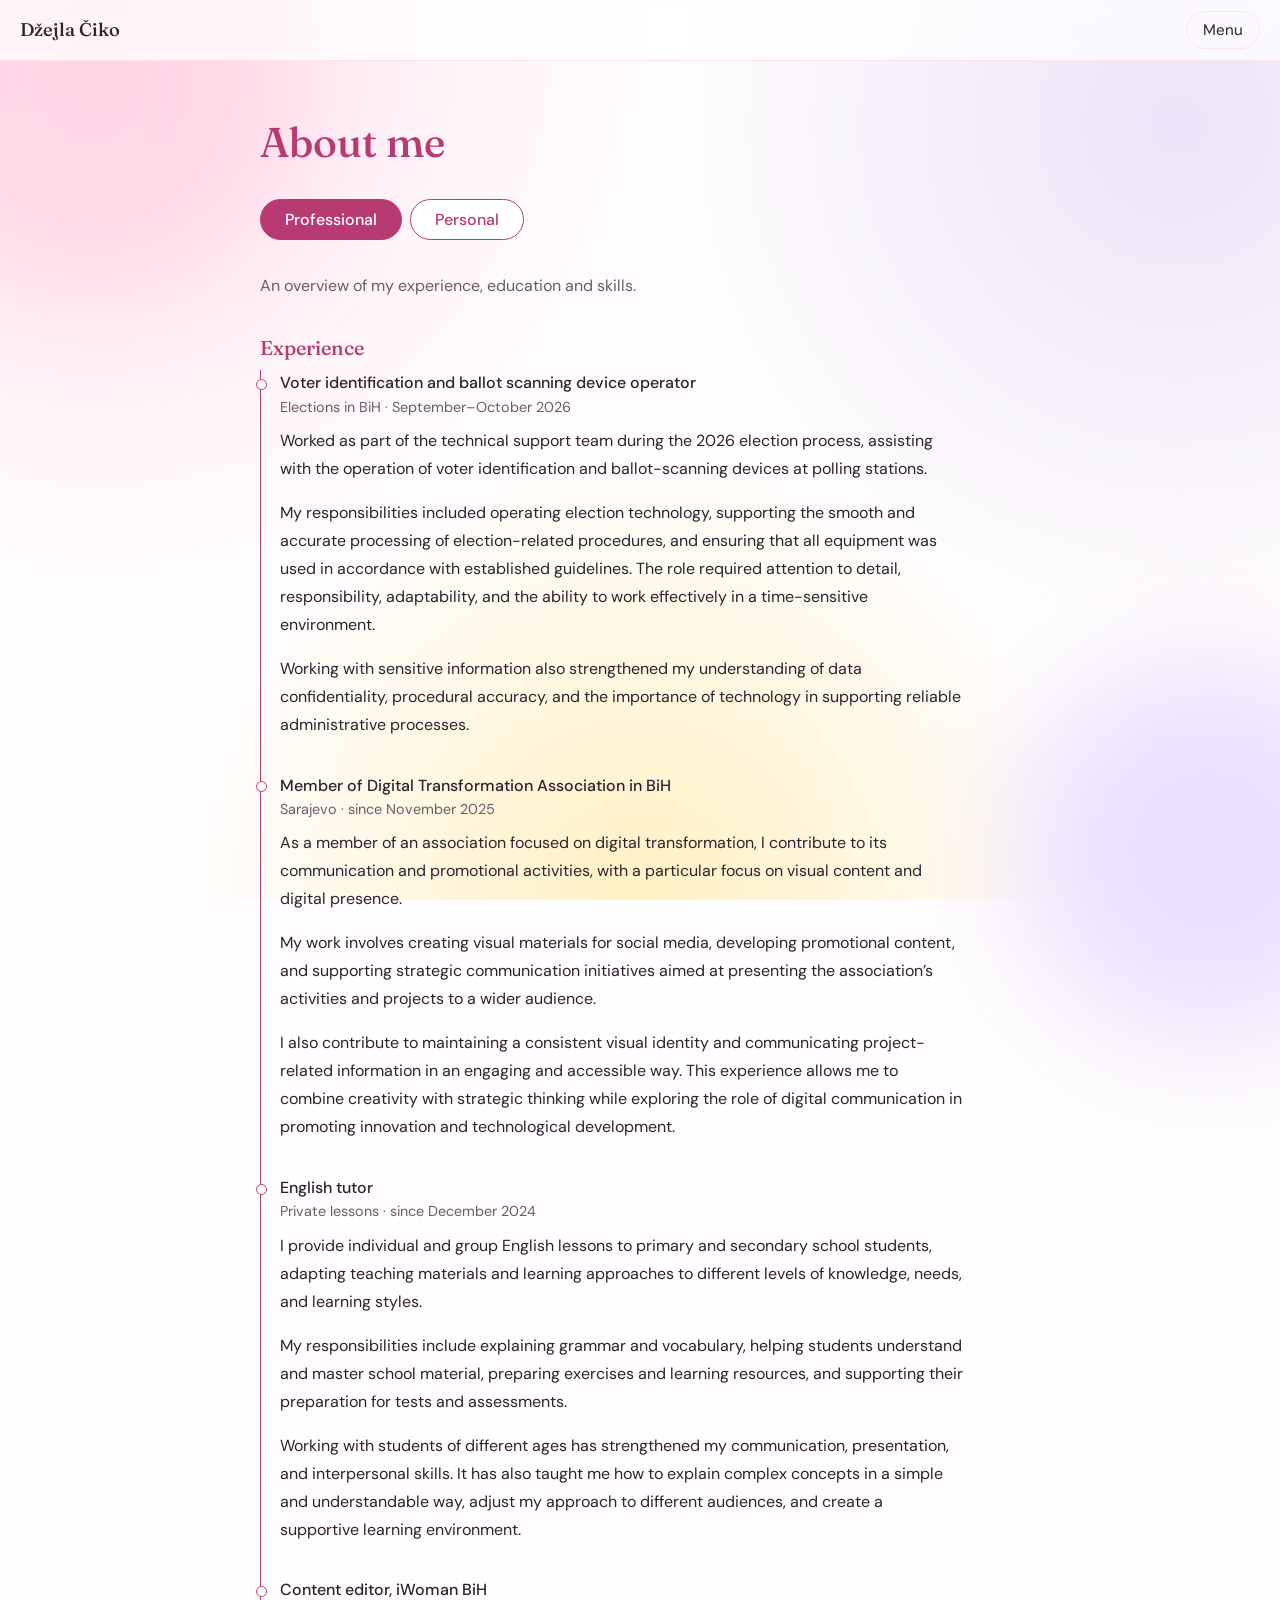
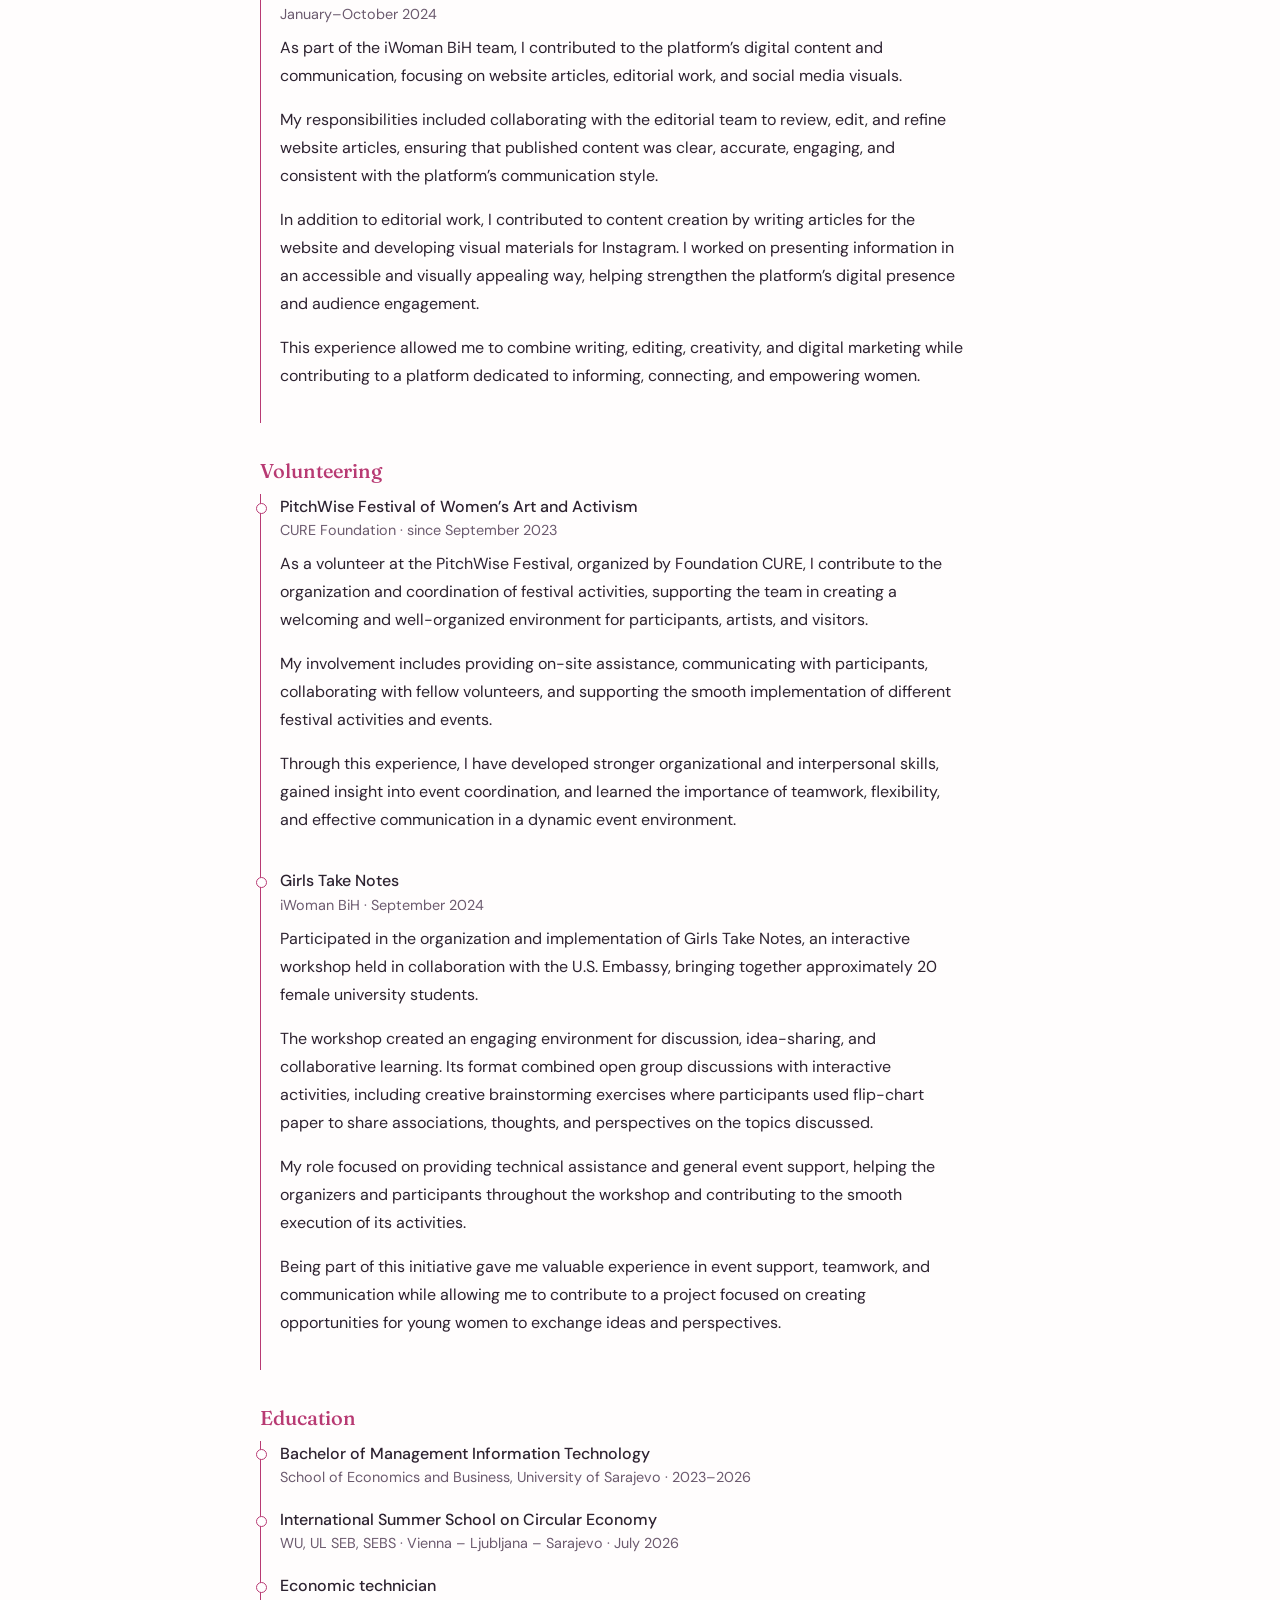
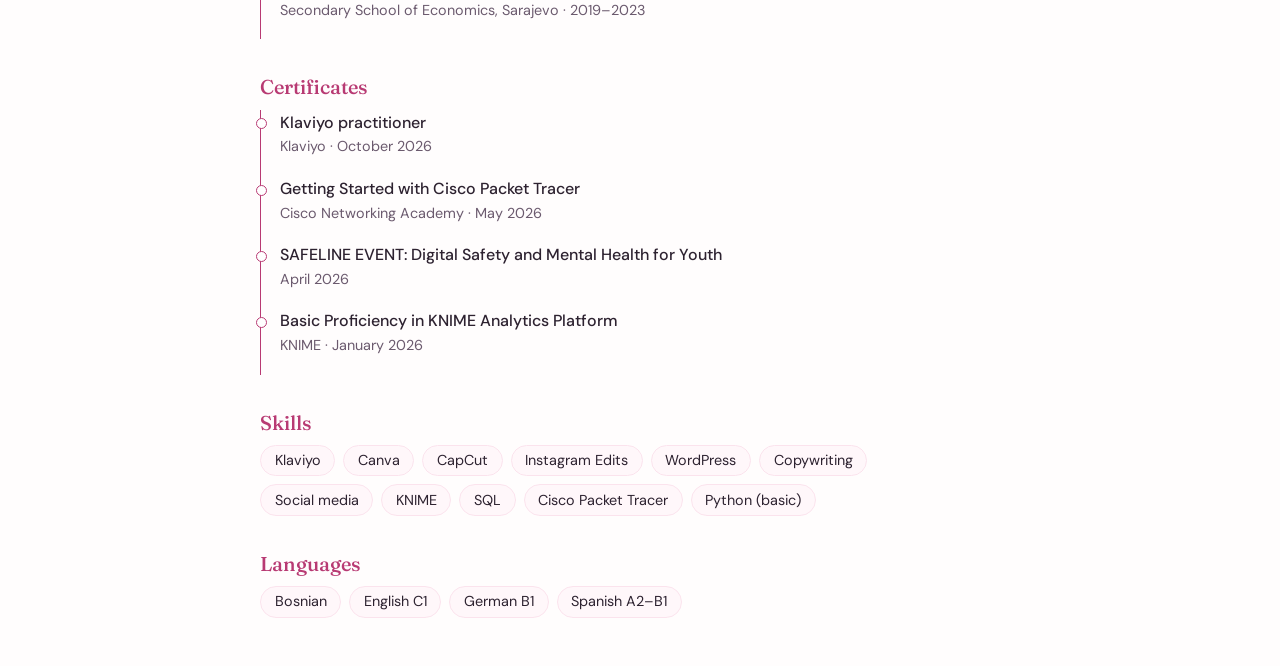
==== commit ea2fde77: "Update about.html" ====
--- a/about.html
+++ b/about.html
@@ -185,11 +185,7 @@
         <p>I’m inspired by people who are curious, creative, and never afraid to try something different. I find inspiration in travel, architecture, nature, visual storytelling, music, and the little details that make everyday life interesting.</p>
         <p>I love discovering how different ideas, cultures, and perspectives connect — and I think that curiosity influences both the way I approach my work and the way I see the world.</p>
       </div>
-            <div class="strip">
-        <figure class="polaroid" style="--img:url('images/barcelona.jpg')"><div class="photo"></div><figcaption>travel</figcaption></figure>
-        <figure class="polaroid" style="--img:url('images/ariana.jpg')"><div class="photo"></div><figcaption>music</figcaption></figure>
-        <figure class="polaroid" style="--img:url('images/details.jpg')"><div class="photo"></div><figcaption>details</figcaption></figure>
-      </div>
+
     </section>
   </main>
 
--- a/style.css
+++ b/style.css
@@ -342,12 +342,9 @@
 .prose p {
   margin: 0 0 1rem;
   line-height: 1.75;
-}
-
-/* text aligned on both sides, only on wider screens */
-@media (min-width: 600px) {
-  .prose p { text-align: justify; }
-}
+  text-align: left;
+}
+
 /* ---------- tabs (Professional / Personal) ---------- */
 .tabs {
   display: flex;
@@ -385,11 +382,9 @@
 .tl li { max-width: 70ch; }
 .prose p, .blk p { max-width: 70ch; }
 
-/* text aligned on both sides (wider screens only) */
-@media (min-width: 600px) {
-  .prose p,
-  .tl .d p { text-align: justify; }
-}
+/* text aligned to the left */
+.prose p,
+.tl .d p { text-align: left; }
 
 /* ---------- "What I'm into" cards ---------- */
 .interests {
@@ -504,7 +499,6 @@
 
 .stage .desc { margin: 1.2rem 0 0; max-width: 56ch; text-align: left; }
 .stage .btns { justify-content: flex-start; }
-@media (min-width: 600px) { .stage .desc { text-align: justify; } }
 
 /* ---------- stickers ---------- */
 .sticker {
@@ -688,8 +682,8 @@
   max-width: 54ch;
   color: var(--muted);
   line-height: 1.75;
-}
-@media (min-width: 600px) { .desc2 { text-align: justify; } }
+  text-align: left;
+}
 .hero2 .btns { justify-content: flex-start; }
 
 /* round photo with a slowly turning ring */
@@ -754,6 +748,7 @@
 .hero-stack .desc2 {
   max-width: 62ch;
   margin: 1.5rem auto 0;
+  text-align: left;
 }
 .hero-stack .btns { justify-content: center; margin-top: 1.8rem; }
 /* ---------- polaroids next to the portrait ---------- */
@@ -843,33 +838,164 @@
 .wall .polaroid:nth-of-type(3) { rotate: -3deg; margin-top: 0;    animation-delay: -5s; }
 .wall .polaroid:nth-of-type(4) { rotate: 6deg;  margin-top: 45px; animation-delay: -2s; }
 .wall .polaroid:nth-of-type(5) { rotate: -5deg; margin-top: 15px; animation-delay: -4s; }
-/* ---------- floating polaroid wall (main page) ---------- */
-.wall {
-  display: flex;
-  flex-wrap: wrap;
-  justify-content: center;
-  align-items: flex-start;
-  gap: 1.8rem;
-  max-width: 1100px;
-  margin: 0 auto;
-  padding: 1rem 1.25rem 3.5rem;
-}
-.wall-title {
-  flex-basis: 100%;
-  margin: 0 0 0.5rem;
+/* ---------- SafeLine gallery ---------- */
+.shots {
+  display: grid;
+  grid-template-columns: 1fr 1fr;
+  gap: 1rem;
+  margin-top: 1.2rem;
+}
+.shot {
+  display: block;
+  overflow: hidden;
+  border-radius: 16px;
+  border: 1px solid var(--blush);
+  box-shadow: 0 10px 24px rgba(120, 40, 80, 0.12);
+  transition: transform 0.3s ease, box-shadow 0.3s ease;
+}
+.shot.wide { grid-column: 1 / -1; }
+.shot img {
+  display: block;
+  width: 100%;
+  height: auto;
+  transition: transform 0.5s ease;
+}
+.shot:hover {
+  transform: translateY(-4px);
+  box-shadow: 0 16px 32px rgba(184, 58, 115, 0.2);
+}
+.shot:hover img { transform: scale(1.03); }
+
+@media (max-width: 600px) {
+  .shots { grid-template-columns: 1fr; }
+}
+/* three photos in a row */
+.shots.cols3 {
+  grid-template-columns: repeat(3, 1fr);
+  align-items: start;
+}
+@media (max-width: 700px) {
+  .shots.cols3 { grid-template-columns: 1fr; }
+}
+/* ================= GALLERY, VIDEO, INSTAGRAM BOX ================= */
+.shots {
+  display: grid;
+  grid-template-columns: 1fr 1fr;
+  gap: 1rem;
+  margin-top: 1.2rem;
+}
+.shots.cols3 { grid-template-columns: repeat(3, 1fr); align-items: start; }
+
+.shot {
+  display: block;
+  overflow: hidden;
+  border-radius: 16px;
+  border: 1px solid var(--blush);
+  box-shadow: 0 10px 24px rgba(120, 40, 80, 0.12);
+  transition: transform 0.3s ease, box-shadow 0.3s ease;
+}
+.shot img { display: block; width: 100%; height: auto; transition: transform 0.5s ease; }
+.shot:hover { transform: translateY(-4px); box-shadow: 0 16px 32px rgba(184, 58, 115, 0.2); }
+.shot:hover img { transform: scale(1.03); }
+
+.shot.vid video { display: block; width: 100%; height: auto; background: #000; }
+.shot.vid:hover { transform: none; }
+
+.more {
+  margin-top: 1.8rem;
+  padding: 1.4rem 1.5rem;
   text-align: center;
-  font-family: var(--hand);
-  font-size: 1.7rem;
-  color: var(--berry);
-}
-.wall .polaroid {
-  position: relative;
-  width: clamp(140px, 17vw, 190px);
-  padding: 0.6rem 0.6rem 2.4rem;
-}
-.wall .polaroid .photo { aspect-ratio: 3 / 4; }
-.wall .polaroid:nth-of-type(1) { rotate: -6deg; margin-top: 10px; animation-delay: -1s; }
-.wall .polaroid:nth-of-type(2) { rotate: 5deg;  margin-top: 55px; animation-delay: -3s; }
-.wall .polaroid:nth-of-type(3) { rotate: -3deg; margin-top: 0;    animation-delay: -5s; }
-.wall .polaroid:nth-of-type(4) { rotate: 6deg;  margin-top: 45px; animation-delay: -2s; }
-.wall .polaroid:nth-of-type(5) { rotate: -5deg; margin-top: 15px; animation-delay: -4s; }+  background: #fff7fa;
+  border: 1px dashed var(--berry);
+  border-radius: 18px;
+}
+.more p { margin: 0 auto 1rem; }
+
+@media (max-width: 700px) {
+  .shots, .shots.cols3 { grid-template-columns: 1fr; }
+}
+/* ---------- photo lightbox ---------- */
+.lightbox {
+  position: fixed;
+  inset: 0;
+  z-index: 100;
+  display: grid;
+  place-items: center;
+  padding: 4rem 1rem 1.5rem;
+  background: rgba(45, 34, 48, 0.88);
+  backdrop-filter: blur(6px);
+  animation: lbfade 0.25s ease;
+}
+.lightbox[hidden] { display: none; }
+.lightbox img {
+  max-width: 100%;
+  max-height: calc(100vh - 5.5rem);
+  border-radius: 14px;
+  box-shadow: 0 20px 60px rgba(0, 0, 0, 0.4);
+}
+.lb-close {
+  position: absolute;
+  top: 1rem;
+  right: 1rem;
+  font: 500 1rem var(--sans);
+  color: #fff;
+  background: var(--berry);
+  border: 0;
+  border-radius: 999px;
+  padding: 0.5rem 1.1rem;
+  cursor: pointer;
+}
+@keyframes lbfade { from { opacity: 0; } }
+/* DN Stein card colour (stone and espresso) */
+.v4 {
+  background-image: linear-gradient(120deg, #efe3d4, #f8f1e8, #e6d3bb);
+  color: #4a3320;
+}
+
+/* buttons for presentation / prototype links */
+.linkrow { display: flex; flex-wrap: wrap; gap: 0.7rem; margin-top: 0.6rem; }
+/* DN Stein page: same size, left-aligned text */
+.plain .lede,
+.plain .blk p,
+.plain .blk li {
+  font-size: 1rem;
+  line-height: 1.75;
+  color: var(--ink);
+  text-align: left;
+}
+.plain .blk p { margin: 0 0 1rem; max-width: 70ch; }
+.plain .blk ul:not(.facts) { padding-left: 1.2rem; max-width: 70ch; }
+.plain .blk ul:not(.facts) li { margin-bottom: 0.5rem; }
+.plain .blk .facts li { font-size: 0.9rem; line-height: 1.4; }
+/* Werkstatt card colour (warm taupe and plum, from the slide) */
+.v5 {
+  background-image: linear-gradient(120deg, #ebe6e2, #f6f3f0, #d9cfc8);
+  color: #2f0e1f;
+}
+
+/* project pages: same size, left-aligned text */
+.linkrow { display: flex; flex-wrap: wrap; gap: 0.7rem; margin-top: 0.6rem; }
+.plain .lede,
+.plain .blk p,
+.plain .blk li {
+  font-size: 1rem;
+  line-height: 1.75;
+  color: var(--ink);
+  text-align: left;
+}
+.plain .blk p { margin: 0 0 1rem; max-width: 70ch; }
+.plain .blk ul:not(.facts) { padding-left: 1.2rem; max-width: 70ch; }
+.plain .blk ul:not(.facts) li { margin-bottom: 0.5rem; }
+.plain .blk .facts li { font-size: 0.9rem; line-height: 1.4; }
+.shot.vertical { aspect-ratio: 9 / 16; max-width: 320px; }
+.shot.vertical video { width: 100%; height: 100%; object-fit: cover; }
+.shot.vertical { aspect-ratio: 9 / 16; max-width: 320px; background: #000; }
+.shot.vertical video { width: 100%; height: 100%; object-fit: contain; }
+
+.sub-h { margin: 2.5rem 0 .5rem; font-size: 1.1rem; }
+.docs { display: grid; gap: 1rem; grid-template-columns: repeat(auto-fit, minmax(240px, 1fr)); margin: 1.25rem 0 2rem; }
+.doc { display: flex; flex-direction: column; gap: .5rem; padding: 1.25rem; border: 1px solid rgba(128,128,128,.35); border-radius: 12px; text-decoration: none; color: inherit; transition: transform .2s, border-color .2s; }
+.doc:hover { transform: translateY(-3px); border-color: currentColor; }
+.doc-title { font-weight: 500; line-height: 1.3; }
+.doc-desc { font-size: .9rem; opacity: .75; }
+.doc-cta { margin-top: auto; font-size: .9rem; font-weight: 500; }
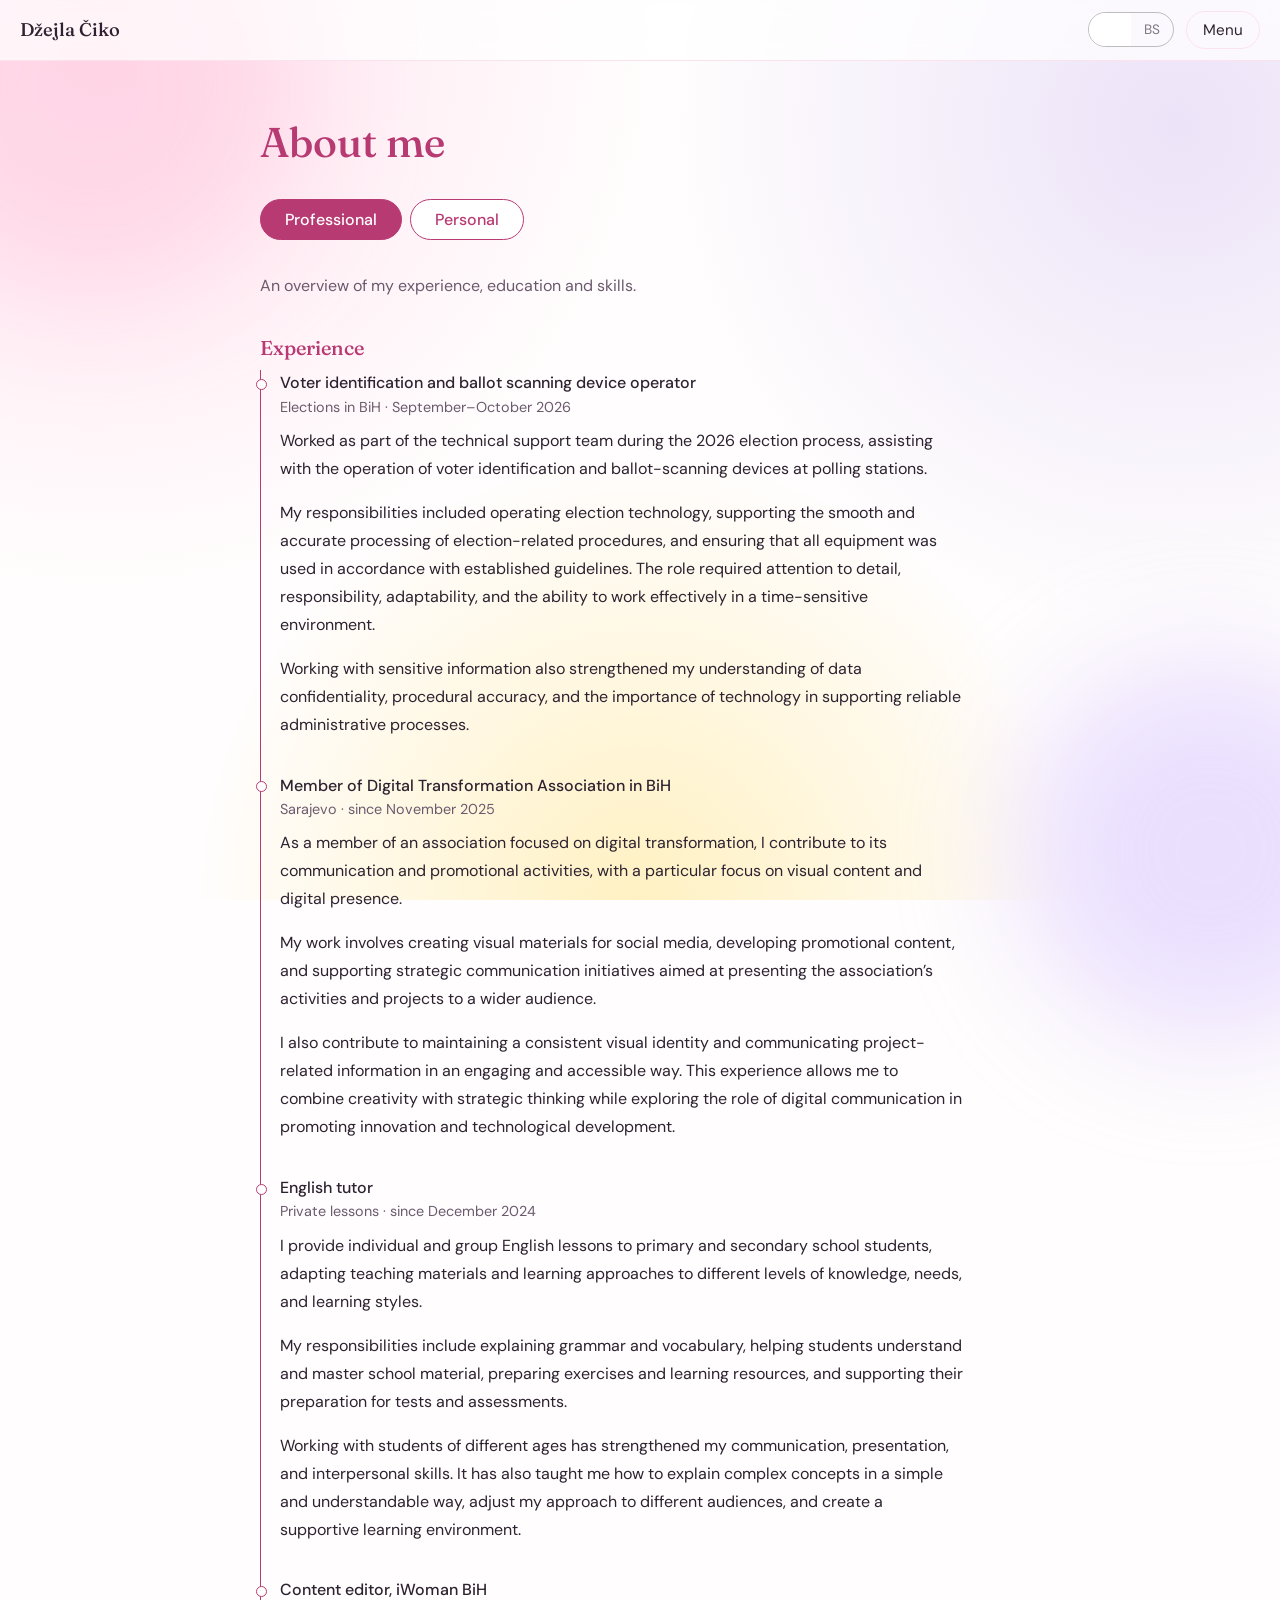
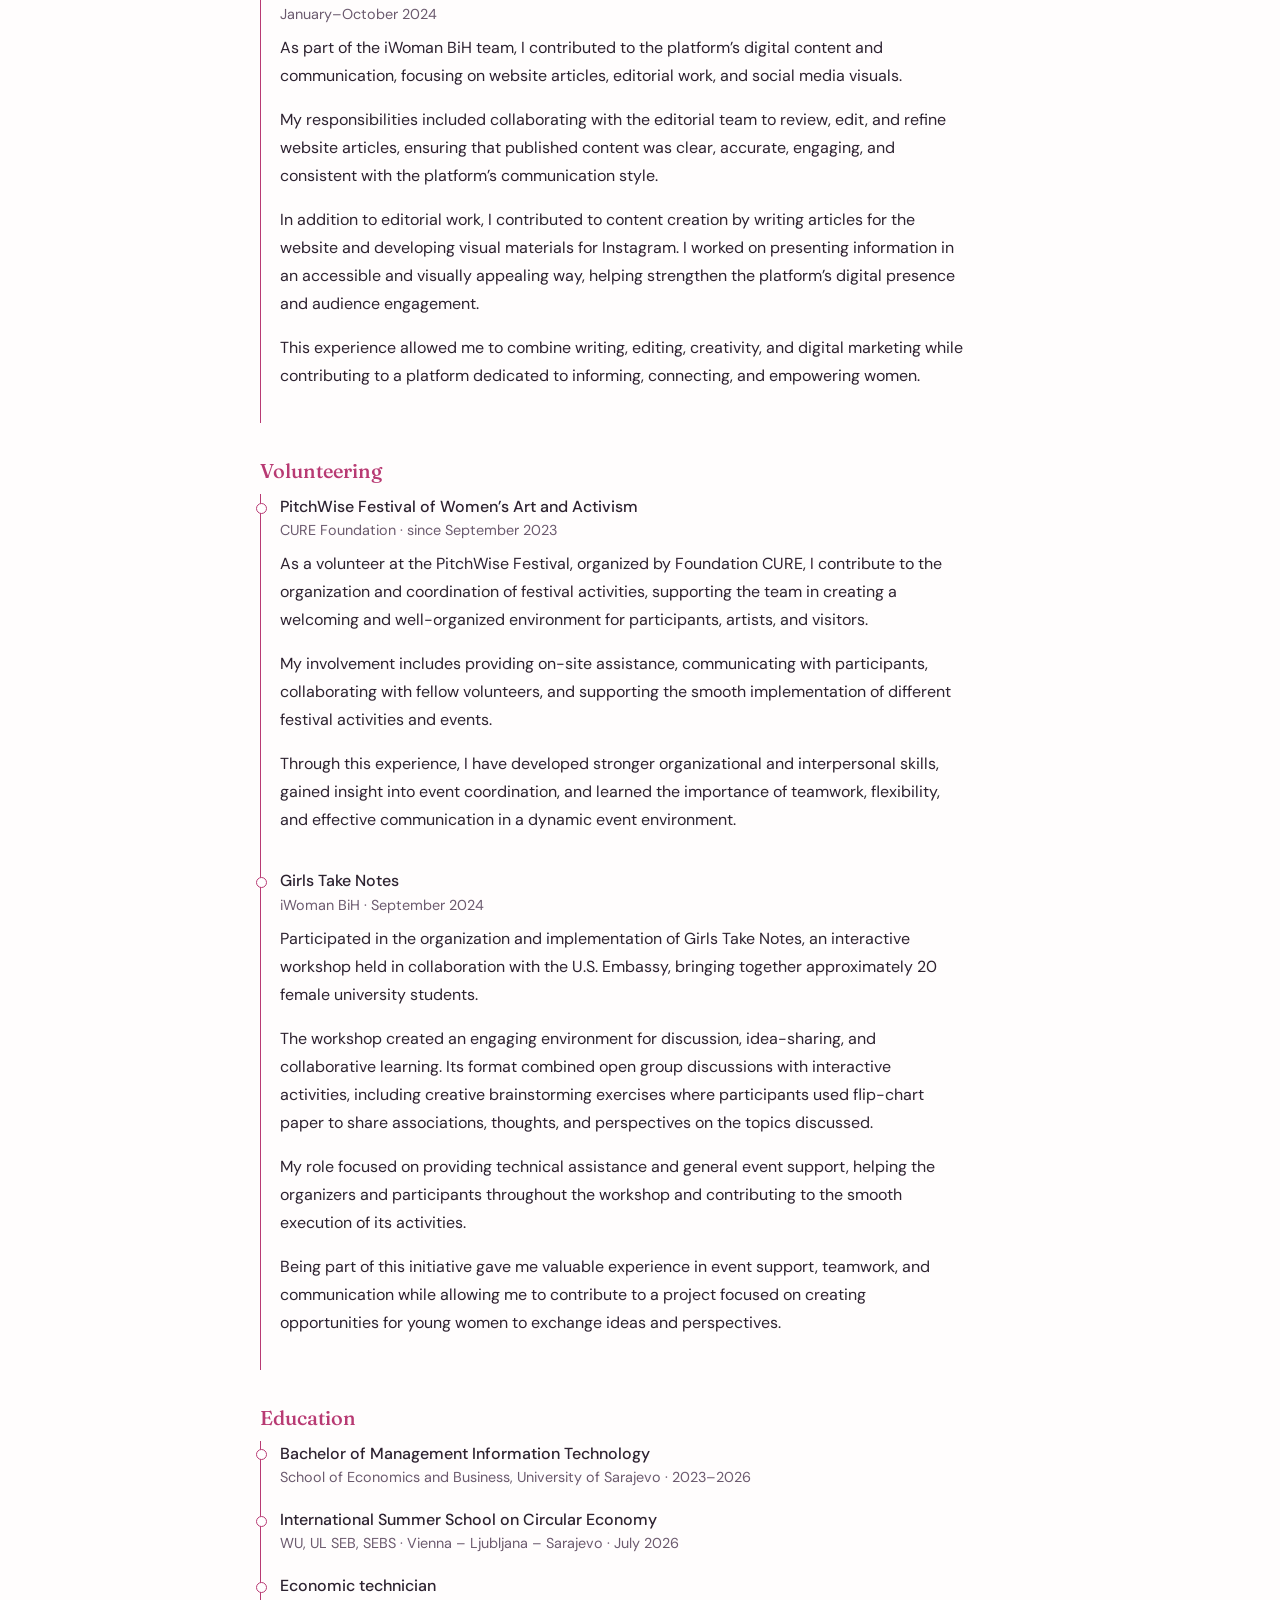
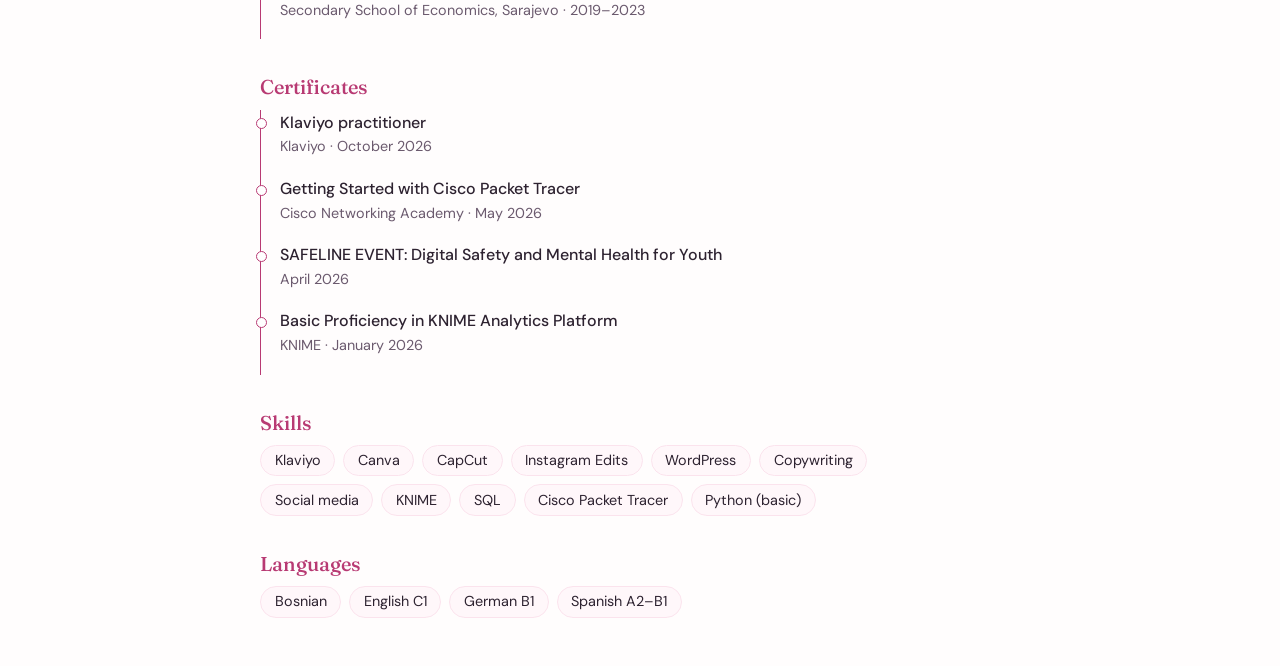
==== commit 6803fdb0: "jj" ====
--- a/about.html
+++ b/about.html
@@ -26,115 +26,115 @@
   </header>
 
   <main class="page">
-    <h1>About me</h1>
+    <h1 data-bs="O meni">About me</h1>
 
     <div class="tabs" role="tablist">
-      <button class="tab" type="button" role="tab" data-tab="professional" aria-selected="true">Professional</button>
-      <button class="tab" type="button" role="tab" data-tab="personal" aria-selected="false">Personal</button>
+      <button class="tab" type="button" role="tab" data-tab="professional" aria-selected="true" data-bs="Profesionalno">Professional</button>
+      <button class="tab" type="button" role="tab" data-tab="personal" aria-selected="false" data-bs="Lično">Personal</button>
     </div>
 
     <!-- ================= PROFESSIONAL ================= -->
     <section class="tabpanel" data-panel="professional">
-      <p class="lede">An overview of my experience, education and skills.</p>
-
-      <div class="blk">
-        <h3>Experience</h3>
-        <ul class="tl">
-          <li>
-            <b>Voter identification and ballot scanning device operator</b>
-            <span class="m">Elections in BiH · September–October 2026</span>
-            <div class="d">
-              <p>Worked as part of the technical support team during the 2026 election process, assisting with the operation of voter identification and ballot-scanning devices at polling stations.</p>
-              <p>My responsibilities included operating election technology, supporting the smooth and accurate processing of election-related procedures, and ensuring that all equipment was used in accordance with established guidelines. The role required attention to detail, responsibility, adaptability, and the ability to work effectively in a time-sensitive environment.</p>
-              <p>Working with sensitive information also strengthened my understanding of data confidentiality, procedural accuracy, and the importance of technology in supporting reliable administrative processes.</p>
-            </div>
-          </li>
-          <li>
-            <b>Member of Digital Transformation Association in BiH</b>
-            <span class="m">Sarajevo · since November 2025</span>
-            <div class="d">
-              <p>As a member of an association focused on digital transformation, I contribute to its communication and promotional activities, with a particular focus on visual content and digital presence.</p>
-              <p>My work involves creating visual materials for social media, developing promotional content, and supporting strategic communication initiatives aimed at presenting the association’s activities and projects to a wider audience.</p>
-              <p>I also contribute to maintaining a consistent visual identity and communicating project-related information in an engaging and accessible way. This experience allows me to combine creativity with strategic thinking while exploring the role of digital communication in promoting innovation and technological development.</p>
-            </div>
-          </li>
-          <li>
-            <b>English tutor</b>
-            <span class="m">Private lessons · since December 2024</span>
-            <div class="d">
-              <p>I provide individual and group English lessons to primary and secondary school students, adapting teaching materials and learning approaches to different levels of knowledge, needs, and learning styles.</p>
-              <p>My responsibilities include explaining grammar and vocabulary, helping students understand and master school material, preparing exercises and learning resources, and supporting their preparation for tests and assessments.</p>
-              <p>Working with students of different ages has strengthened my communication, presentation, and interpersonal skills. It has also taught me how to explain complex concepts in a simple and understandable way, adjust my approach to different audiences, and create a supportive learning environment.</p>
-            </div>
-          </li>
-          <li>
-            <b>Content editor, iWoman BiH</b>
-            <span class="m">January–October 2024</span>
-            <div class="d">
-              <p>As part of the iWoman BiH team, I contributed to the platform’s digital content and communication, focusing on website articles, editorial work, and social media visuals.</p>
-              <p>My responsibilities included collaborating with the editorial team to review, edit, and refine website articles, ensuring that published content was clear, accurate, engaging, and consistent with the platform’s communication style.</p>
-              <p>In addition to editorial work, I contributed to content creation by writing articles for the website and developing visual materials for Instagram. I worked on presenting information in an accessible and visually appealing way, helping strengthen the platform’s digital presence and audience engagement.</p>
-              <p>This experience allowed me to combine writing, editing, creativity, and digital marketing while contributing to a platform dedicated to informing, connecting, and empowering women.</p>
-            </div>
-          </li>
-        </ul>
-      </div>
-
-      <div class="blk">
-        <h3>Volunteering</h3>
+      <p class="lede" data-bs="Pregled mog iskustva, obrazovanja i vještina.">An overview of my experience, education and skills.</p>
+
+      <div class="blk">
+        <h3 data-bs="Iskustvo">Experience</h3>
+        <ul class="tl">
+          <li>
+            <b data-bs="Operater uređaja za identifikaciju birača i skeniranje glasačkih listića">Voter identification and ballot scanning device operator</b>
+            <span class="m" data-bs="Izbori u BiH · septembar–oktobar 2026">Elections in BiH · September–October 2026</span>
+            <div class="d">
+              <p data-bs="Radila sam u timu tehničke podrške tokom izbornog procesa 2026. godine, pomažući pri radu uređaja za identifikaciju birača i skeniranje glasačkih listića na biračkim mjestima.">Worked as part of the technical support team during the 2026 election process, assisting with the operation of voter identification and ballot-scanning devices at polling stations.</p>
+              <p data-bs="Moje odgovornosti uključivale su rad na izbornoj tehnologiji, podršku urednom i tačnom provođenju izbornih procedura te osiguravanje da se oprema koristi u skladu s utvrđenim smjernicama. Uloga je zahtijevala pažnju na detalje, odgovornost, prilagodljivost i sposobnost efikasnog rada u okruženju u kojem je vrijeme ključno.">My responsibilities included operating election technology, supporting the smooth and accurate processing of election-related procedures, and ensuring that all equipment was used in accordance with established guidelines. The role required attention to detail, responsibility, adaptability, and the ability to work effectively in a time-sensitive environment.</p>
+              <p data-bs="Rad s osjetljivim informacijama dodatno mi je produbio razumijevanje povjerljivosti podataka, tačnosti procedura i važnosti tehnologije u podršci pouzdanim administrativnim procesima.">Working with sensitive information also strengthened my understanding of data confidentiality, procedural accuracy, and the importance of technology in supporting reliable administrative processes.</p>
+            </div>
+          </li>
+          <li>
+            <b data-bs="Članica Udruženja za digitalnu transformaciju u BiH">Member of Digital Transformation Association in BiH</b>
+            <span class="m" data-bs="Sarajevo · od novembra 2025">Sarajevo · since November 2025</span>
+            <div class="d">
+              <p data-bs="Kao članica udruženja fokusiranog na digitalnu transformaciju doprinosim njegovim komunikacijskim i promotivnim aktivnostima, s posebnim naglaskom na vizualni sadržaj i digitalno prisustvo.">As a member of an association focused on digital transformation, I contribute to its communication and promotional activities, with a particular focus on visual content and digital presence.</p>
+              <p data-bs="Moj rad uključuje izradu vizualnih materijala za društvene mreže, razvoj promotivnog sadržaja i podršku inicijativama strateške komunikacije koje aktivnosti i projekte udruženja predstavljaju široj publici.">My work involves creating visual materials for social media, developing promotional content, and supporting strategic communication initiatives aimed at presenting the association’s activities and projects to a wider audience.</p>
+              <p data-bs="Također doprinosim održavanju dosljednog vizualnog identiteta i prenošenju informacija o projektima na zanimljiv i pristupačan način. Ovo iskustvo mi omogućava da spojim kreativnost sa strateškim razmišljanjem, istražujući ulogu digitalne komunikacije u promociji inovacija i tehnološkog razvoja.">I also contribute to maintaining a consistent visual identity and communicating project-related information in an engaging and accessible way. This experience allows me to combine creativity with strategic thinking while exploring the role of digital communication in promoting innovation and technological development.</p>
+            </div>
+          </li>
+          <li>
+            <b data-bs="Instruktorica engleskog jezika">English tutor</b>
+            <span class="m" data-bs="Privatni časovi · od decembra 2024">Private lessons · since December 2024</span>
+            <div class="d">
+              <p data-bs="Držim individualne i grupne časove engleskog jezika učenicima osnovnih i srednjih škola, prilagođavajući materijale i pristup učenju različitim nivoima znanja, potrebama i stilovima učenja.">I provide individual and group English lessons to primary and secondary school students, adapting teaching materials and learning approaches to different levels of knowledge, needs, and learning styles.</p>
+              <p data-bs="Moje odgovornosti uključuju objašnjavanje gramatike i vokabulara, pomoć učenicima da razumiju i savladaju školsko gradivo, pripremu vježbi i materijala za učenje te podršku pri pripremi za testove i provjere znanja.">My responsibilities include explaining grammar and vocabulary, helping students understand and master school material, preparing exercises and learning resources, and supporting their preparation for tests and assessments.</p>
+              <p data-bs="Rad s učenicima različitih uzrasta unaprijedio je moje komunikacijske, prezentacijske i međuljudske vještine. Naučila sam i kako složene pojmove objasniti jednostavno i razumljivo, prilagoditi pristup različitoj publici i stvoriti podržavajuće okruženje za učenje.">Working with students of different ages has strengthened my communication, presentation, and interpersonal skills. It has also taught me how to explain complex concepts in a simple and understandable way, adjust my approach to different audiences, and create a supportive learning environment.</p>
+            </div>
+          </li>
+          <li>
+            <b data-bs="Urednica sadržaja, iWoman BiH">Content editor, iWoman BiH</b>
+            <span class="m" data-bs="januar–oktobar 2024">January–October 2024</span>
+            <div class="d">
+              <p data-bs="Kao dio tima iWoman BiH doprinosila sam digitalnom sadržaju i komunikaciji platforme, s fokusom na članke za web stranicu, uredničke poslove i vizuale za društvene mreže.">As part of the iWoman BiH team, I contributed to the platform’s digital content and communication, focusing on website articles, editorial work, and social media visuals.</p>
+              <p data-bs="Moje odgovornosti uključivale su saradnju s uredničkim timom na pregledu, uređivanju i doradi članaka, kako bi objavljeni sadržaj bio jasan, tačan, zanimljiv i u skladu s komunikacijskim stilom platforme.">My responsibilities included collaborating with the editorial team to review, edit, and refine website articles, ensuring that published content was clear, accurate, engaging, and consistent with the platform’s communication style.</p>
+              <p data-bs="Pored uredničkog rada, doprinosila sam kreiranju sadržaja pišući članke za web stranicu i izrađujući vizualne materijale za Instagram. Radila sam na tome da se informacije predstave pristupačno i vizuelno privlačno, čime sam jačala digitalno prisustvo platforme i angažman publike.">In addition to editorial work, I contributed to content creation by writing articles for the website and developing visual materials for Instagram. I worked on presenting information in an accessible and visually appealing way, helping strengthen the platform’s digital presence and audience engagement.</p>
+              <p data-bs="Ovo iskustvo mi je omogućilo da spojim pisanje, uređivanje, kreativnost i digitalni marketing, uz doprinos platformi posvećenoj informisanju, povezivanju i osnaživanju žena.">This experience allowed me to combine writing, editing, creativity, and digital marketing while contributing to a platform dedicated to informing, connecting, and empowering women.</p>
+            </div>
+          </li>
+        </ul>
+      </div>
+
+      <div class="blk">
+        <h3 data-bs="Volontiranje">Volunteering</h3>
         <ul class="tl">
           <li>
             <b>PitchWise Festival of Women’s Art and Activism</b>
-            <span class="m">CURE Foundation · since September 2023</span>
-            <div class="d">
-              <p>As a volunteer at the PitchWise Festival, organized by Foundation CURE, I contribute to the organization and coordination of festival activities, supporting the team in creating a welcoming and well-organized environment for participants, artists, and visitors.</p>
-              <p>My involvement includes providing on-site assistance, communicating with participants, collaborating with fellow volunteers, and supporting the smooth implementation of different festival activities and events.</p>
-              <p>Through this experience, I have developed stronger organizational and interpersonal skills, gained insight into event coordination, and learned the importance of teamwork, flexibility, and effective communication in a dynamic event environment.</p>
+            <span class="m" data-bs="Fondacija CURE · od septembra 2023">CURE Foundation · since September 2023</span>
+            <div class="d">
+              <p data-bs="Kao volonterka na PitchWise festivalu, u organizaciji Fondacije CURE, doprinosim organizaciji i koordinaciji festivalskih aktivnosti, podržavajući tim u stvaranju ugodnog i dobro organizovanog okruženja za učesnice, umjetnice i posjetitelje.">As a volunteer at the PitchWise Festival, organized by Foundation CURE, I contribute to the organization and coordination of festival activities, supporting the team in creating a welcoming and well-organized environment for participants, artists, and visitors.</p>
+              <p data-bs="Moje angažovanje uključuje pomoć na terenu, komunikaciju s učesnicama, saradnju s drugim volonterima i podršku neometanoj realizaciji različitih festivalskih aktivnosti i događaja.">My involvement includes providing on-site assistance, communicating with participants, collaborating with fellow volunteers, and supporting the smooth implementation of different festival activities and events.</p>
+              <p data-bs="Kroz ovo iskustvo razvila sam snažnije organizacijske i međuljudske vještine, stekla uvid u koordinaciju događaja i naučila koliko su važni timski rad, fleksibilnost i efikasna komunikacija u dinamičnom okruženju.">Through this experience, I have developed stronger organizational and interpersonal skills, gained insight into event coordination, and learned the importance of teamwork, flexibility, and effective communication in a dynamic event environment.</p>
             </div>
           </li>
           <li>
             <b>Girls Take Notes</b>
-            <span class="m">iWoman BiH · September 2024</span>
-            <div class="d">
-              <p>Participated in the organization and implementation of Girls Take Notes, an interactive workshop held in collaboration with the U.S. Embassy, bringing together approximately 20 female university students.</p>
-              <p>The workshop created an engaging environment for discussion, idea-sharing, and collaborative learning. Its format combined open group discussions with interactive activities, including creative brainstorming exercises where participants used flip-chart paper to share associations, thoughts, and perspectives on the topics discussed.</p>
-              <p>My role focused on providing technical assistance and general event support, helping the organizers and participants throughout the workshop and contributing to the smooth execution of its activities.</p>
-              <p>Being part of this initiative gave me valuable experience in event support, teamwork, and communication while allowing me to contribute to a project focused on creating opportunities for young women to exchange ideas and perspectives.</p>
-            </div>
-          </li>
-        </ul>
-      </div>
-
-      <div class="blk">
-        <h3>Education</h3>
+            <span class="m" data-bs="iWoman BiH · septembar 2024">iWoman BiH · September 2024</span>
+            <div class="d">
+              <p data-bs="Učestvovala sam u organizaciji i realizaciji radionice Girls Take Notes, interaktivne radionice održane u saradnji s Ambasadom SAD-a, koja je okupila oko 20 studentica.">Participated in the organization and implementation of Girls Take Notes, an interactive workshop held in collaboration with the U.S. Embassy, bringing together approximately 20 female university students.</p>
+              <p data-bs="Radionica je stvorila poticajno okruženje za diskusiju, razmjenu ideja i zajedničko učenje. Njen format kombinovao je otvorene grupne diskusije s interaktivnim aktivnostima, uključujući kreativne brainstorming vježbe u kojima su učesnice na flip-chart papirima dijelile asocijacije, misli i perspektive o temama o kojima se razgovaralo.">The workshop created an engaging environment for discussion, idea-sharing, and collaborative learning. Its format combined open group discussions with interactive activities, including creative brainstorming exercises where participants used flip-chart paper to share associations, thoughts, and perspectives on the topics discussed.</p>
+              <p data-bs="Moja uloga bila je usmjerena na tehničku pomoć i opću podršku događaju, pomažući organizatorima i učesnicama tokom radionice i doprinoseći nesmetanom odvijanju aktivnosti.">My role focused on providing technical assistance and general event support, helping the organizers and participants throughout the workshop and contributing to the smooth execution of its activities.</p>
+              <p data-bs="Učešće u ovoj inicijativi pružilo mi je vrijedno iskustvo u podršci događajima, timskom radu i komunikaciji, uz priliku da doprinesem projektu koji mladim ženama stvara prilike za razmjenu ideja i perspektiva.">Being part of this initiative gave me valuable experience in event support, teamwork, and communication while allowing me to contribute to a project focused on creating opportunities for young women to exchange ideas and perspectives.</p>
+            </div>
+          </li>
+        </ul>
+      </div>
+
+      <div class="blk">
+        <h3 data-bs="Obrazovanje">Education</h3>
         <ul class="tl">
           <li>
             <b>Bachelor of Management Information Technology</b>
-            <span class="m">School of Economics and Business, University of Sarajevo · 2023–2026</span>
-          </li>
-          <li>
-            <b>International Summer School on Circular Economy</b>
-            <span class="m">WU, UL SEB, SEBS · Vienna – Ljubljana – Sarajevo · July 2026</span>
-          </li>
-          <li>
-            <b>Economic technician</b>
-            <span class="m">Secondary School of Economics, Sarajevo · 2019–2023</span>
-          </li>
-        </ul>
-      </div>
-      
-      <div class="blk">
-        <h3>Certificates</h3>
-        <ul class="tl">
-          <li><b>Klaviyo practitioner</b><span class="m">Klaviyo · October 2026</span></li>
-          <li><b>Getting Started with Cisco Packet Tracer</b><span class="m">Cisco Networking Academy · May 2026</span></li>
-          <li><b>SAFELINE EVENT: Digital Safety and Mental Health for Youth</b><span class="m">April 2026</span></li>
-          <li><b>Basic Proficiency in KNIME Analytics Platform</b><span class="m">KNIME · January 2026</span></li>
-        </ul>
-      </div>
-
-      <div class="blk">
-        <h3>Skills</h3>
+            <span class="m" data-bs="Ekonomski fakultet, Univerzitet u Sarajevu · 2023–2026">School of Economics and Business, University of Sarajevo · 2023–2026</span>
+          </li>
+          <li>
+            <b data-bs="Međunarodna ljetna škola o cirkularnoj ekonomiji">International Summer School on Circular Economy</b>
+            <span class="m" data-bs="WU, UL SEB, SEBS · Beč – Ljubljana – Sarajevo · juli 2026">WU, UL SEB, SEBS · Vienna – Ljubljana – Sarajevo · July 2026</span>
+          </li>
+          <li>
+            <b data-bs="Ekonomski tehničar">Economic technician</b>
+            <span class="m" data-bs="Srednja ekonomska škola, Sarajevo · 2019–2023">Secondary School of Economics, Sarajevo · 2019–2023</span>
+          </li>
+        </ul>
+      </div>
+
+      <div class="blk">
+        <h3 data-bs="Certifikati">Certificates</h3>
+        <ul class="tl">
+          <li><b>Klaviyo practitioner</b><span class="m" data-bs="Klaviyo · oktobar 2026">Klaviyo · October 2026</span></li>
+          <li><b>Getting Started with Cisco Packet Tracer</b><span class="m" data-bs="Cisco Networking Academy · maj 2026">Cisco Networking Academy · May 2026</span></li>
+          <li><b>SAFELINE EVENT: Digital Safety and Mental Health for Youth</b><span class="m" data-bs="april 2026">April 2026</span></li>
+          <li><b>Basic Proficiency in KNIME Analytics Platform</b><span class="m" data-bs="KNIME · januar 2026">KNIME · January 2026</span></li>
+        </ul>
+      </div>
+
+      <div class="blk">
+        <h3 data-bs="Vještine">Skills</h3>
         <ul class="facts">
           <li>Klaviyo</li><li>Canva</li><li>CapCut</li><li>Instagram Edits</li>
           <li>WordPress</li><li>Copywriting</li><li>Social media</li><li>KNIME</li>
@@ -143,9 +143,9 @@
       </div>
 
       <div class="blk">
-        <h3>Languages</h3>
+        <h3 data-bs="Jezici">Languages</h3>
         <ul class="facts">
-          <li>Bosnian</li><li>English C1</li><li>German B1</li><li>Spanish A2–B1</li>
+          <li data-bs="Bosanski">Bosnian</li><li data-bs="Engleski C1">English C1</li><li data-bs="Njemački B1">German B1</li><li data-bs="Španski A2–B1">Spanish A2–B1</li>
         </ul>
       </div>
     </section>
@@ -153,39 +153,43 @@
     <!-- ================= PERSONAL ================= -->
     <section class="tabpanel" data-panel="personal" hidden>
       <div class="blk prose">
-        <p>Beyond work, I’m someone who loves exploring new interests, collecting experiences, and finding inspiration in everyday things. I’m naturally curious, always looking for something new to learn, create, or experience.</p>
-        <p>I enjoy having different interests and believe that some of the best ideas come from stepping outside your usual routine.</p>
-      </div>
-
-      <div class="blk">
-        <h3>What I’m into</h3>
+        <p data-bs="Pored posla, volim istraživati nove interese, skupljati iskustva i pronalaziti inspiraciju u svakodnevnim stvarima. Po prirodi sam radoznala i uvijek tražim nešto novo za učenje, stvaranje ili doživljaj.">Beyond work, I’m someone who loves exploring new interests, collecting experiences, and finding inspiration in everyday things. I’m naturally curious, always looking for something new to learn, create, or experience.</p>
+        <p data-bs="Volim imati različite interese i vjerujem da neke od najboljih ideja dolaze kada izađeš iz uobičajene rutine.">I enjoy having different interests and believe that some of the best ideas come from stepping outside your usual routine.</p>
+      </div>
+
+      <div class="blk">
+        <h3 data-bs="Šta me zanima">What I’m into</h3>
         <ul class="interests">
-          <li><b>Content &amp; storytelling</b>Creating content, writing, and finding creative ways to communicate ideas.</li>
-          <li><b>Visual creativity</b>Design, aesthetics, photography, and putting together visuals that tell a story.</li>
-          <li><b>Languages &amp; cultures</b>Learning languages, discovering different cultures, and connecting with people.</li>
-          <li><b>Technology &amp; innovation</b>Exploring digital tools, new technologies, and the ways they shape our everyday lives.</li>
-          <li><b>Events &amp; volunteering</b>Being involved in meaningful initiatives, meeting new people, and contributing to projects.</li>
-          <li><b>Travel &amp; exploration</b>Discovering new places, experiencing different perspectives, and collecting memories along the way.</li>
-        </ul>
-      </div>
-      
+          <li data-bs="<b>Sadržaj i pripovijedanje</b>Kreiranje sadržaja, pisanje i pronalaženje kreativnih načina za komunikaciju ideja."><b>Content &amp; storytelling</b>Creating content, writing, and finding creative ways to communicate ideas.</li>
+          <li data-bs="<b>Vizualna kreativnost</b>Dizajn, estetika, fotografija i slaganje vizuala koji pričaju priču."><b>Visual creativity</b>Design, aesthetics, photography, and putting together visuals that tell a story.</li>
+          <li data-bs="<b>Jezici i kulture</b>Učenje jezika, otkrivanje različitih kultura i povezivanje s ljudima."><b>Languages &amp; cultures</b>Learning languages, discovering different cultures, and connecting with people.</li>
+          <li data-bs="<b>Tehnologija i inovacije</b>Istraživanje digitalnih alata, novih tehnologija i načina na koje oblikuju naš svakodnevni život."><b>Technology &amp; innovation</b>Exploring digital tools, new technologies, and the ways they shape our everyday lives.</li>
+          <li data-bs="<b>Događaji i volontiranje</b>Uključivanje u smislene inicijative, upoznavanje novih ljudi i doprinos projektima."><b>Events &amp; volunteering</b>Being involved in meaningful initiatives, meeting new people, and contributing to projects.</li>
+          <li data-bs="<b>Putovanja i istraživanje</b>Otkrivanje novih mjesta, upoznavanje različitih perspektiva i skupljanje uspomena na putu."><b>Travel &amp; exploration</b>Discovering new places, experiencing different perspectives, and collecting memories along the way.</li>
+        </ul>
+      </div>
+
       <div class="blk prose">
-        <h3>Hobbies</h3>
-        <p>Outside of work and projects, I love finding joy in both little adventures and slow, cozy moments. You’ll often find me hiking, cycling, exploring new places, or planning my next trip. I also enjoy baking, trying new recipes, and getting creative in the kitchen.</p>
-        <p>I’m a big reader, and my taste ranges from timeless literary classics to contemporary books on psychology, human behaviour, and personal development. I love learning about people, different perspectives, and what makes us who we are.</p>
-        <p>But not every day has to be an adventure. Sometimes, my ideal way to spend an evening is simply staying in, wrapped in a cozy blanket, with a good movie or a TV series. I’m equally happy exploring somewhere new as I am enjoying the comfort of a quiet evening at home. I guess I’m a little bit adventurous and a little bit of a homebody — and I wouldn’t have it any other way.</p>
+        <h3 data-bs="Hobiji">Hobbies</h3>
+        <p data-bs="Izvan posla i projekata, volim pronalaziti radost i u malim avanturama i u laganim, ušuškanim trenucima. Često me možete naći kako planinarim, vozim bicikl, istražujem nova mjesta ili planiram sljedeće putovanje. Uživam i u pečenju, isprobavanju novih recepata i kreativnosti u kuhinji.">Outside of work and projects, I love finding joy in both little adventures and slow, cozy moments. You’ll often find me hiking, cycling, exploring new places, or planning my next trip. I also enjoy baking, trying new recipes, and getting creative in the kitchen.</p>
+        <p data-bs="Velika sam čitateljica, a moj ukus ide od vječnih klasika do savremenih knjiga o psihologiji, ljudskom ponašanju i ličnom razvoju. Volim učiti o ljudima, različitim perspektivama i onome što nas čini onakvima kakvi jesmo.">I’m a big reader, and my taste ranges from timeless literary classics to contemporary books on psychology, human behaviour, and personal development. I love learning about people, different perspectives, and what makes us who we are.</p>
+        <p data-bs="Ali nije svaki dan avantura. Ponekad je moj idealan način da provedem veče jednostavno ostati kod kuće, umotana u toplo ćebe, uz dobar film ili seriju. Podjednako sam sretna istražujući nešto novo kao i uživajući u udobnosti mirne večeri kod kuće. Valjda sam malo avanturistkinja, a malo domaćica — i ne bih to mijenjala ni za šta.">But not every day has to be an adventure. Sometimes, my ideal way to spend an evening is simply staying in, wrapped in a cozy blanket, with a good movie or a TV series. I’m equally happy exploring somewhere new as I am enjoying the comfort of a quiet evening at home. I guess I’m a little bit adventurous and a little bit of a homebody — and I wouldn’t have it any other way.</p>
       </div>
       <div class="strip">
-        <figure class="polaroid" style="--img:url('images/adventures.jpg')"><div class="photo"></div><figcaption>adventures</figcaption></figure>
-        <figure class="polaroid" style="--img:url('images/baking.jpg')"><div class="photo"></div><figcaption>kitchen fun</figcaption></figure>
-        <figure class="polaroid" style="--img:url('images/wandering.jpg')"><div class="photo"></div><figcaption>wandering</figcaption></figure>
+        <figure class="polaroid" style="--img:url('images/adventures.jpg')"><div class="photo"></div><figcaption data-bs="avanture">adventures</figcaption></figure>
+        <figure class="polaroid" style="--img:url('images/baking.jpg')"><div class="photo"></div><figcaption data-bs="zabava u kuhinji">kitchen fun</figcaption></figure>
+        <figure class="polaroid" style="--img:url('images/wandering.jpg')"><div class="photo"></div><figcaption data-bs="lutanja">wandering</figcaption></figure>
       </div>
       <div class="blk prose">
-        <h3>Inspiration</h3>
-        <p>I’m inspired by people who are curious, creative, and never afraid to try something different. I find inspiration in travel, architecture, nature, visual storytelling, music, and the little details that make everyday life interesting.</p>
-        <p>I love discovering how different ideas, cultures, and perspectives connect — and I think that curiosity influences both the way I approach my work and the way I see the world.</p>
-      </div>
-
+        <h3 data-bs="Inspiracija">Inspiration</h3>
+        <p data-bs="Inspirišu me ljudi koji su radoznali, kreativni i ne boje se pokušati nešto drugačije. Inspiraciju nalazim u putovanjima, arhitekturi, prirodi, vizualnom pripovijedanju, muzici i malim detaljima zbog kojih je svakodnevni život zanimljiv.">I’m inspired by people who are curious, creative, and never afraid to try something different. I find inspiration in travel, architecture, nature, visual storytelling, music, and the little details that make everyday life interesting.</p>
+        <p data-bs="Volim otkrivati kako se različite ideje, kulture i perspektive povezuju — i mislim da ta radoznalost utiče i na moj pristup poslu i na način na koji gledam na svijet.">I love discovering how different ideas, cultures, and perspectives connect — and I think that curiosity influences both the way I approach my work and the way I see the world.</p>
+      </div>
+      <div class="strip">
+        <figure class="polaroid" style="--img:url('images/barcelona.JPG')"><div class="photo"></div><figcaption data-bs="putovanja">travel</figcaption></figure>
+        <figure class="polaroid" style="--img:url('images/ariana.JPG')"><div class="photo"></div><figcaption data-bs="muzika">music</figcaption></figure>
+        <figure class="polaroid" style="--img:url('images/details.JPG')"><div class="photo"></div><figcaption data-bs="detalji">details</figcaption></figure>
+      </div>
     </section>
   </main>
 
@@ -223,6 +227,7 @@
 
     fromHash();
   </script>
-    <script src="script.js" defer></script>
+  <script src="lang.js" defer></script>
+  <script src="script.js" defer></script>
 </body>
 </html>
--- a/style.css
+++ b/style.css
@@ -998,4 +998,25 @@
 .doc:hover { transform: translateY(-3px); border-color: currentColor; }
 .doc-title { font-weight: 500; line-height: 1.3; }
 .doc-desc { font-size: .9rem; opacity: .75; }
-.doc-cta { margin-top: auto; font-size: .9rem; font-weight: 500; }+.doc-cta { margin-top: auto; font-size: .9rem; font-weight: 500; }
+.lang-switch { display: inline-flex; margin-left: auto; margin-right: .75rem; border: 1px solid rgba(128,128,128,.5); border-radius: 999px; overflow: hidden; }
+.lang-opt { padding: .35rem .8rem; border: 0; background: transparent; color: inherit; font: inherit; font-size: .85rem; cursor: pointer; opacity: .6; }
+.lang-opt:hover { opacity: 1; }
+.lang-opt[aria-pressed="true"] { background: currentColor; opacity: 1; }
+.lang-opt[aria-pressed="true"] { color: #fff; }
+.shot.vertical { aspect-ratio: 9 / 16; max-width: 320px; background: #000; }
+.shot.vertical video { width: 100%; height: 100%; object-fit: contain; }
+
+.sub-h { margin: 2.5rem 0 .5rem; font-size: 1.1rem; }
+.docs { display: grid; gap: 1rem; grid-template-columns: repeat(auto-fit, minmax(240px, 1fr)); margin: 1.25rem 0 2rem; }
+.doc { display: flex; flex-direction: column; gap: .5rem; padding: 1.25rem; border: 1px solid rgba(128,128,128,.35); border-radius: 12px; text-decoration: none; color: inherit; transition: transform .2s, border-color .2s; }
+.doc:hover { transform: translateY(-3px); border-color: currentColor; }
+.doc-title { font-weight: 500; line-height: 1.3; }
+.doc-desc { font-size: .9rem; opacity: .75; }
+.doc-cta { margin-top: auto; font-size: .9rem; font-weight: 500; }
+
+.lang-switch { display: inline-flex; margin-left: auto; margin-right: .75rem; border: 1px solid rgba(128,128,128,.5); border-radius: 999px; overflow: hidden; }
+.lang-opt { padding: .35rem .8rem; border: 0; background: transparent; color: inherit; font: inherit; font-size: .85rem; cursor: pointer; opacity: .6; }
+.lang-opt:hover { opacity: 1; }
+.lang-opt[aria-pressed="true"] { background: currentColor; opacity: 1; }
+.lang-opt[aria-pressed="true"] { color: #fff; }
